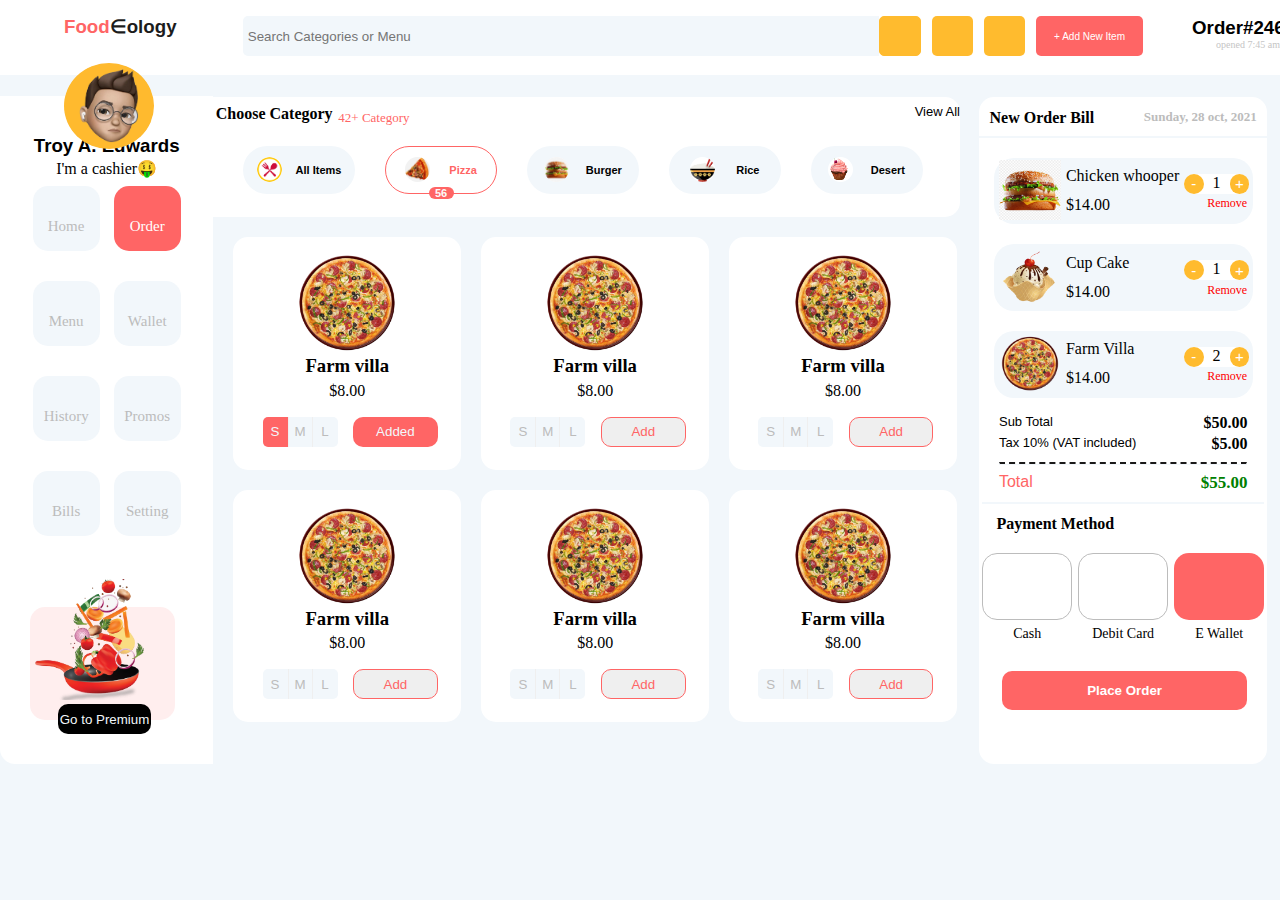
==== Grid Project.html @ 2f77a2e8 "Adding files" ====
<!DOCTYPE html>
<html lang="en">

<head>
    <meta charset="UTF-8">
    <meta http-equiv="X-UA-Compatible" content="IE=edge">
    <meta name="viewport" content="width=device-width, initial-scale=1.0">
    <link rel="stylesheet" href="grid-design.css">
    <link rel="stylesheet" href="https://cdnjs.cloudflare.com/ajax/libs/font-awesome/6.1.2/css/all.min.css" integrity="sha512-1sCRPdkRXhBV2PBLUdRb4tMg1w2YPf37qatUFeS7zlBy7jJI8Lf4VHwWfZZfpXtYSLy85pkm9GaYVYMfw5BC1A==" crossorigin="anonymous" referrerpolicy="no-referrer"
    />
    <title>Document</title>
</head>

<body>
    <main>
        <div class="header">

            <div class="wrap">
                <h3 class="name">
                    <span style="color: rgba(255,101,101,255);">Food</span><span style="color:rgba(28,28,28,255) ;">∈ology</span></h3>
                <div class="search">

                    <input type="text" class="searchTerm" placeholder="Search Categories or Menu">
                    <button type="submit" class="searchButton">
                     <i class="fa fa-search"></i>
                    
                     <button type="submit" class="qrbutton">
                        <i class="fa fa-qrcode"></i></button>
                    <button type="submit" class="bellbutton">
                    <i class="fa fa-bell"></i></button>
                    </button>
                    <button type="submit" class="add-btn">+ Add New Item</button>
                    </button>
                    <div class="ordertime">
                        <h3 class="orderno">Order#246</h3>
                        <p class="opentime">opened 7:45 am</p>
                    </div>
                </div>
            </div>
        </div>
        <div class="menu"> <img class="img-circle-div" src="profile.jpg">
            <h3 class="cashiername">Troy A. Edwards</h3>
            <p class="cashier">I'm a cashier🤑</p>
            <div class="left-small-cards">
                <div class="smallcards">
                    <button type="submit" class="homebtn">
                    <i class="fa fa-home"></i></button>
                    </button>
                    <p class="smalltxt">Home</p>
                </div>
                <div class="smallcards orderbtn">
                    <button type="submit" class="homebtn orderbtn">
                    <i class="fa fa-shopping-bag"></i></button>
                    </button>
                    <p class="smalltxt orderbtn">Order</p>
                </div>
                <div class="smallcards">
                    <button type="submit" class="homebtn">
                    <i class="fa fa-utensils"></i></button>
                    </button>
                    <p class="smalltxt">Menu</p>
                </div>
                <div class="smallcards">
                    <button type="submit" class="homebtn">
                    <i class="fa fa-wallet"></i></button>
                    </button>
                    <p class="smalltxt">Wallet</p>
                </div>
                <div class="smallcards">
                    <button type="submit" class="homebtn">
                    <i class="fa fa-history"></i></button>
                    </button>
                    <p class="smalltxt">History</p>
                </div>
                <div class="smallcards">
                    <button type="submit" class="homebtn">
                    <i class="fa fa-tag"></i></button>
                    </button>
                    <p class="smalltxt">Promos</p>
                </div>
                <div class="smallcards">
                    <button type="submit" class="homebtn">
                    <i class="fa fa-money-bill-1-wave"></i></button>
                    </button>
                    <p class="smalltxt">Bills</p>
                </div>
                <div class="smallcards">
                    <button type="submit" class="homebtn">
                    <i class="fa fa-gear"></i></button>
                    </button>
                    <p class="smalltxt">Setting</p>

                </div>
            </div>
            <div class="foodcook">
                <section class="display"></section>
                <img class="cook" src="cook2.png">

                <button class="premium">Go to Premium</button>
            </div>
        </div>
        </div>
        <div class="nav">
            <div class="catalog">
                <div class="categ">
                    <p class="category">Choose Category</p>
                </div>
                <div class="categ1">
                    <p class="category-plus">42+ Category</p>
                    <p class="view-all">View All</p>
                </div>
            </div>
            <div class="catalog1">
                <button class="all-items"><img  class="main-img-small" src="fork.png" alt="cutlery"> All Items</button>
                <button class="all-items pizza-border"><img  class="main-img-small" src="pizza-slice.png" alt="cutlery">Pizza<p class="pizza-number">56</p></button>
                <button class="all-items"><img  class="main-img-small" src="burger.png" alt="cutlery">Burger</button>
                <button class="all-items"><img  class="main-img-small" src="rice.png" alt="cutlery">Rice</button>
                <button class="all-items"><img  class="main-img-small" src="dessert.png" alt="cutlery">Desert</button>


            </div>
        </div>
        <div class="center">
            <div class="column">
                <div class="cards">

                    <div class="card-align">
                        <img class="full-width-img" src="pizza2.png">
                        <h3 class="pizza-name">Farm villa</h3>
                        <p class="pizza-price">$8.00</p>

                        <div class="sizes">
                            <div class="pizzasizes">
                                <button class="pizza-dsizes">S</button>
                                <button class="pizza-msizes">M</button>
                                <button class="pizza-lsizes">L</button>
                            </div>
                            <button class="addedbtn">Added</button>
                        </div>
                    </div>
                </div>
            </div>
            <div class="column">
                <div class="cards">

                    <div class="card-align">
                        <img class="full-width-img" src="pizza2.png">
                        <h3 class="pizza-name">Farm villa</h3>
                        <p class="pizza-price">$8.00</p>

                        <div class="sizes">
                            <div class="pizzasizes">
                                <button class="pizza-sizes">S</button>
                                <button class="pizza-msizes">M</button>
                                <button class="pizza-lsizes">L</button>
                            </div>
                            <button class="addbtn">Add</button>
                        </div>
                    </div>
                </div>
            </div>
            <div class="column">
                <div class="cards">

                    <div class="card-align">
                        <img class="full-width-img" src="pizza2.png">
                        <h3 class="pizza-name">Farm villa</h3>
                        <p class="pizza-price">$8.00</p>

                        <div class="sizes">
                            <div class="pizzasizes">
                                <button class="pizza-sizes">S</button>
                                <button class="pizza-msizes">M</button>
                                <button class="pizza-lsizes">L</button>
                            </div>
                            <button class="addbtn">Add</button>
                        </div>
                    </div>
                </div>
            </div>
            <div class="column">
                <div class="cards">

                    <div class="card-align">
                        <img class="full-width-img" src="pizza2.png">
                        <h3 class="pizza-name">Farm villa</h3>
                        <p class="pizza-price">$8.00</p>

                        <div class="sizes">
                            <div class="pizzasizes">
                                <button class="pizza-sizes">S</button>
                                <button class="pizza-msizes">M</button>
                                <button class="pizza-lsizes">L</button>
                            </div>
                            <button class="addbtn">Add</button>
                        </div>
                    </div>
                </div>
            </div>
            <div class="column">
                <div class="cards">

                    <div class="card-align">
                        <img class="full-width-img" src="pizza2.png">
                        <h3 class="pizza-name">Farm villa</h3>
                        <p class="pizza-price">$8.00</p>

                        <div class="sizes">
                            <div class="pizzasizes">
                                <button class="pizza-sizes">S</button>
                                <button class="pizza-msizes">M</button>
                                <button class="pizza-lsizes">L</button>
                            </div>
                            <button class="addbtn">Add</button>
                        </div>
                    </div>
                </div>
            </div>
            <div class="column">
                <div class="cards">

                    <div class="card-align">
                        <img class="full-width-img" src="pizza2.png">
                        <h3 class="pizza-name">Farm villa</h3>
                        <p class="pizza-price">$8.00</p>

                        <div class="sizes">
                            <div class="pizzasizes">
                                <button class="pizza-sizes">S</button>
                                <button class="pizza-msizes">M</button>
                                <button class="pizza-lsizes">L</button>
                            </div>
                            <button class="addbtn">Add</button>
                        </div>
                    </div>
                </div>
            </div>
        </div>
        <div class="right">
            <div class="orderbill">New Order Bill<span class="day-time">Sunday, 28 oct, 2021</span></div>
            <hr>
            <div class="righttile">
                <img class="rightimg" src="burger.png">
                <div class="aligntxt">
                    <p class="rightimgname">Chicken whooper</p>
                    <div class="no">
                        <button class="quantity">-</button><span>1</span>
                        <button class="quantity">+</button>
                    </div>

                </div>
                <p class="price">$14.00 <span class="remove">Remove</span></p>

            </div>
            <div class="righttile">
                <img class="rightimg" src="cupcake.png">
                <div class="aligntxt">
                    <p class="rightimgname">Cup Cake</p>
                    <div class="no">
                        <button class="quantity">-</button><span>1</span>
                        <button class="quantity">+</button>
                    </div>
                </div>
                <p class="price">$14.00 <span class="remove">Remove</span></p>
            </div>
            <div class="righttile">
                <img class="rightimg" src="pizza2.png">
                <div class="aligntxt">
                    <p class="rightimgname">Farm Villa</p>
                    <div class="no">
                        <button class="quantity">-</button><span>2</span>
                        <button class="quantity">+</button>
                    </div>
                </div>
                <p class="price">$14.00 <span class="remove">Remove</span></p>
            </div>
            <div class="totaling">
                <p class="sub-total">Sub Total
                    <b class="price-bold">$50.00</b>
                </p>
                <p class="tax">Tax 10% (VAT included)
                    <b class="price-bold">$5.00</b>
                </p>
                <hr class="dash">
                <p class="total">Total
                    <b class="total-price">$55.00</b>
                </p>
                <hr>
            </div>

            <b class="payment-method">Payment Method</b>
            <div class="right-flex-cards">
                <div class="rightsmallcards">
                    <button type="submit" class="cashbtn">
                <i class="fa fa-circle-dollar-to-slot"></i></button>
                    </button>
                    <b class="cash">Cash</b>

                </div>
                <div class="rightsmallcards">
                    <button type="submit" class="cashbtn">
                <i class="fa fa-credit-card"></i></button>
                    </button>
                    <b class="debit-card">Debit Card</b>
                </div>
                <div class="rightsmallcards">
                    <button type="submit" class="cashbtn  ewallet">
                <i class="fa fa-qrcode"></i></button>
                    </button>
                    <b class="e-wallet">E Wallet</b>
                </div>




            </div>
            <button class="place-order">Place Order</button>
        </div>
    </main>
</body>

</html>
---- grid-design.css ----
* {
    margin: 0;
    padding: 0;
    box-sizing: border-box;
}

body {
    background-color: #f2f7fb;
}

main {
    display: grid;
    grid-template-columns: repeat(12, 1fr);
    grid-template-rows: 75px 142px 100px 200px 150px 97px;
}

.header {
    background-color: rgb(255, 255, 255);
    grid-column: 1/13;
}

.name {
    font-family: 'Segoe UI', Tahoma, Geneva, Verdana, sans-serif;
    margin-left: 5%;
}

.searchTerm {
    width: 59%;
    border: none;
    border-right: none;
    padding: 5px;
    height: 40px;
    margin-left: 6%;
    margin-bottom: 4px;
    border-radius: 5px 0 0 5px;
    background-color: rgba(242, 247, 251, 255);
    outline: none;
}

.searchTerm:focus {
    color: orange;
}

.searchButton {
    width: 42px;
    height: 40px;
    border: 1px solid rgba(255, 187, 46, 255);
    text-align: center;
    color: #fff;
    background-color: rgba(255, 187, 46, 255);
    border-radius: 5px 5px 5px 5px;
    cursor: pointer;
    font-size: 20px;
}

.wrap {
    position: relative;
    display: flex;
    top: 51%;
    left: 50%;
    transform: translate(-50%, -50%);
}

.qrbutton {
    height: 40px;
    float: left;
    font-size: 20px;
    display: block;
    background-color: rgba(255, 187, 46, 255);
    border: none;
    cursor: pointer;
    margin-left: 1%;
    color: white;
    position: relative;
    border-radius: 5px 5px 5px 5px;
    width: 42px;
}

.add-btn {
    height: 40px;
    float: left;
    font-size: 10px;
    display: block;
    background-color: #ff6565;
    border: none;
    cursor: pointer;
    color: white;
    margin-left: 1%;
    position: relative;
    border-radius: 5px 5px 5px 5px;
    width: 110px;
}

.orderno {
    font-family: 'Franklin Gothic Medium', 'Arial Narrow', Arial, sans-serif;
    text-align: right;
    margin-top: 1%;
    margin-left: 5%;
    margin-bottom: 0%;
}

.opentime {
    margin-top: 0%;
    text-align: right;
    font-size: 10px;
    margin-left: 5%;
    color: #c5c5c5;
}

.search {
    width: 88%;
    position: relative;
    display: flex;
    height: 50%;
    background-color: rgb(255 255 255);
    border-top-left-radius: 10px;
    border-bottom-left-radius: 10px;
}

.bellbutton {
    height: 40px;
    float: left;
    font-size: 20px;
    display: block;
    background-color: rgba(255, 187, 46, 255);
    border: none;
    cursor: pointer;
    color: white;
    margin-left: 1%;
    position: relative;
    border-radius: 5px 5px 5px 5px;
    width: 42px;
}

.ordertime {
    display: flex;
    flex-direction: column;
    margin-left: 4%;
}

.menu {
    background-color: rgb(255, 255, 255);
    grid-row: 2/7;
    grid-column: 1/3;
    margin-top: 10%;
    border-bottom-left-radius: 15px;
}

.img-circle-div {
    width: 90px;
    height: 86px;
    border-radius: 50%;
    background-image: url(profile.jpg);
    background-repeat: no-repeat;
    position: absolute;
    top: 7%;
    left: 5%;
}

.cashiername {
    font-family: 'Franklin Gothic Medium', 'Arial Narrow', Arial, sans-serif;
    text-align: center;
    margin-bottom: 1%;
    margin-top: 18%;
}

.cashier {
    text-align: center;
    margin-top: 0%;
}

.smallcards {
    height: 65px;
    width: 67px;
    float: left;
    cursor: pointer;
    align-content: center;
    margin-bottom: 30px;
    border-radius: 15px 15px 15px 15px;
    background-color: #f2f7fb;
}

.orderbtn {
    background-color: #ff6565 !important;
    color: white !important;
}

.homebtn {
    color: #bcbcbc;
    border: none;
    background-color: #f2f7fb;
    font-size: 20px;
    display: block;
    margin-top: 15px;
    margin-left: auto;
    margin-right: auto;
}

.foodcook {
    display: flex;
    flex-direction: column;
}

.cook {
    height: 121px;
    width: 56%;
    margin-left: 15%;
    margin-top: -66%;
    margin-bottom: -30%;
}

.display {
    background-color: #ffeeee;
    border-radius: 15px;
    height: 113px;
    margin-top: 15%;
    width: 68%;
    margin-left: 14%;
}

.premium {
    border: none;
    margin-left: 27%;
    background-color: black;
    color: #f2f7fb;
    border-radius: 10px 10px 10px 10px;
    height: 30px;
    margin-top: 32%;
    cursor: pointer;
    width: 44%;
}

.left-small-cards {
    display: flex;
    justify-content: space-around;
    padding: 4% 12%;
    flex-wrap: wrap;
}

.smalltxt {
    color: black;
    margin-top: 0%;
    text-align: center;
    display: block;
    color: #bcbcbc;
    font-size: 15px;
}

.nav {
    background-color: rgb(255, 255, 255);
    grid-column: 3/10;
    margin-top: 3%;
    border-top-right-radius: 15px;
    border-bottom-right-radius: 15px;
}

.catalog {
    display: inline-flex;
    height: 28%;
    width: 100%;
}

.catalog1 {
    display: inline-flex;
    width: 100%;
    margin-top: 2%;
    height: 40%;
}

.categ {
    display: flex;
}

.categ1 {
    display: flex;
    width: 100%;
    justify-content: space-between;
}

.category {
    font-weight: bold;
    margin-left: 2%;
    width: 120px;
    margin-top: 6%;
}

.main-shape {
    display: flex;
}

.main-img-small {
    height: 25px;
    width: 25px;
    border-radius: 50%;
    float: left;
    background-color: white;
}

.category-plus {
    color: #ff6565;
    margin-left: 5px;
    margin-top: 13px;
    font-size: 13px;
}

.view-all {
    font-family: 'Gill Sans', 'Gill Sans MT', Calibri, 'Trebuchet MS', sans-serif;
    margin-top: 1%;
    font-size: 13px;
}

.all-items {
    border: none;
    background-color: #f2f7fb;
    height: 100%;
    float: left;
    color: black;
    font-weight: 550;
    display: flex;
    align-items: center;
    cursor: pointer;
    justify-content: space-evenly;
    width: 15%;
    border-radius: 25px;
    margin-left: 4%;
    font-size: 11px;
    margin-top: 0%;
    margin-bottom: 0%;
}

.pizza-border {
    border: 1px solid #ff6565 !important;
    background-color: white;
    color: #ff6565;
}

.pizza-number {
    background-color: #ff6565;
    color: rgb(252, 249, 249);
    border-radius: 15px;
    width: 25px;
    position: absolute;
    margin-top: 47px;
}

.center {
    background-color: #f2f7fb;
    grid-column: 3/10;
    grid-row: 3/7;
}

.sizes {
    display: flex;
    margin-bottom: 15px;
}

.column {
    float: left;
    width: 33.2%;
    padding: 20px 0px 0px 20px;
}

.cards {
    background-color: rgba(255, 255, 255, 255);
    border-top-left-radius: 15px;
    border-bottom-left-radius: 15px;
    border-bottom-right-radius: 15px;
    border-top-right-radius: 15px;
}

.card-align {
    display: flex;
    padding: 8px;
    flex-direction: column;
}

.full-width-img {
    width: 50%;
    text-align: center;
    margin-left: auto;
    margin-top: 2%;
    margin-right: auto;
    display: block;
}

.pizzasizes {
    display: flex;
    width: auto;
    height: 30px;
    margin-left: 18%;
    margin-top: 8%;
    margin-left: 10%;
    float: left;
    border: none;
    border-color: none;
    margin-right: auto;
    border-top-left-radius: 5px;
    border-bottom-left-radius: 5px;
    border-top-right-radius: 5px;
    border-bottom-right-radius: 5px;
}

.pizza-dsizes {
    background-color: #ff6565;
    border: none;
    cursor: pointer;
    width: 25px;
    color: #f2f7fb;
    border-top-left-radius: 5px;
    border-bottom-left-radius: 5px;
}

.pizza-sizes {
    background-color: #f2f7fb;
    border: none;
    color: #bcbcbc;
    width: 25px;
    cursor: pointer;
    border-top-left-radius: 5px;
    border-bottom-left-radius: 5px;
}

.pizza-msizes {
    border: 1px solid #efefef;
    border-top: none;
    border-bottom: none;
    width: 25px;
    color: #bcbcbc;
    cursor: pointer;
    background-color: #f2f7fb;
}

.pizza-lsizes {
    border: none;
    width: 25px;
    background-color: #f2f7fb;
    cursor: pointer;
    color: #bcbcbc;
    border-top-right-radius: 5px;
    border-bottom-right-radius: 5px;
}

.pizza-name {
    text-align: center;
    height: 18px;
    margin-top: 0%;
}

.pizza-price {
    text-align: center;
    margin-top: 4%;
}

.smalltxt {
    color: black;
    margin-top: 0%;
    text-align: center;
    display: block;
    color: #bcbcbc;
    font-size: 15px;
}

.addedbtn {
    float: left;
    display: block;
    width: 40%;
    background-color: #ff6565;
    color: #f2f7fb;
    cursor: pointer;
    border: none;
    margin-top: 8%;
    height: 30px;
    border-radius: 10px 10px 10px 10px;
    margin-right: auto;
}

.addbtn {
    float: left;
    margin-top: 8%;
    display: block;
    width: 40%;
    color: #ff6565;
    cursor: pointer;
    height: 30px;
    border: 1px solid #ff6565;
    border-radius: 10px 10px 10px 10px;
    margin-right: auto;
}

.day-time {
    color: #bcbcbc;
    font-size: 13px;
    margin-left: 10%;
}

.orderbill {
    margin-top: 4%;
    display: flex;
    font-weight: bold;
    justify-content: space-around;
}

hr {
    border: 1px solid #f2f7fb;
    width: 100%;
    margin-top: 3%;
}

.righttile {
    height: 10%;
    width: 90%;
    margin-top: 20px;
    margin-left: 5%;
    border: none;
    background-color: #f2f7fb;
    border-radius: 20px;
}

.rightimg {
    width: 62px;
    margin-top: 1%;
    margin-left: 2%;
    margin-right: 2%;
    height: 60px;
    float: left;
    display: block;
}

.rightimgname {
    float: left;
    margin-bottom: 0%;
    display: flex;
    margin-top: 5%;
}

.aligntxt {
    display: flex;
    justify-content: space-between;
    margin-bottom: 0%;
}

.no {
    background-color: white;
    border-radius: 15px;
    margin-top: 16px;
    height: 20px;
    width: 65px;
    display: flex;
    margin-right: 2%;
    justify-content: inherit;
}

.quantity {
    border: none;
    color: white;
    display: block;
    float: left;
    font-size: 15px;
    width: 30%;
    cursor: pointer;
    border-radius: 15px;
    background-color: #ffbb2e;
}

.price {
    margin-top: 1%;
    display: flex;
    justify-content: space-between;
}

.remove {
    color: red;
    font-size: 12px;
    margin-right: 3%;
}

.totaling {
    padding: 0% 1%;
}

.sub-total {
    display: flex;
    justify-content: space-between;
    margin-left: 6%;
    margin-right: 6%;
    margin-top: 6%;
    font-size: 13px;
    font-family: sans-serif;
}

.tax {
    display: flex;
    justify-content: space-between;
    margin-left: 6%;
    margin-top: 1%;
    margin-right: 6%;
    font-family: sans-serif;
    font-size: 13px;
}

.price-bold {
    font-size: 16px;
    font-family: auto;
}

.dash {
    border-top: 2px dashed #1a1919;
    height: 1px;
    margin-left: 6%;
    width: 88%;
}

.total {
    display: flex;
    justify-content: space-between;
    margin-left: 6%;
    margin-right: 6%;
    margin-top: 3%;
    color: #ff6565;
    font-size: 16px;
    font-family: sans-serif;
    margin-bottom: 0%;
}

.total-price {
    font-size: 17px;
    font-family: auto;
    color: green;
}

.payment-method {
    margin-left: 6%;
    margin-top: 2%;
    float: left;
    padding: 2% 0%;
}

.right-flex-cards {
    display: flex;
    flex-wrap: wrap;
    justify-content: space-around;
    width: 100%;
}

.rightsmallcards {
    height: 95px;
    cursor: pointer;
    display: flex;
    flex-direction: column;
    margin-top: 5%;
    border-radius: 15px 15px 15px 15px;
}

.cashbtn {
    color: #bcbcbc;
    border: 1px solid #bcbcbc;
    background-color: #ffffff;
    font-size: 26px;
    display: block;
    width: 90px;
    cursor: pointer;
    height: 92%;
    border-radius: 15px;
}

.ewallet {
    color: #fff !important;
    border: none !important;
    background-color: #ff6565 !important;
}

.place-order {
    background-color: #ff6565;
    border: none;
    border-radius: 10px;
    padding: 12px;
    color: white;
    font-weight: bold;
    cursor: pointer;
    width: 85%;
    margin-left: 8%;
    margin-top: 8%;
}

.cash {
    text-align: center;
    padding: 6px 0px;
    font-size: 14px;
    width: 100%;
    font-weight: lighter;
}

.debit-card {
    text-align: center;
    font-size: 14px;
    width: 100%;
    padding: 6px 0px;
    font-weight: lighter;
}

.e-wallet {
    text-align: center;
    font-size: 14px;
    font-weight: lighter;
    width: 100%;
    padding: 6px 0px;
}

.right {
    background-color: rgb(255, 255, 255);
    grid-column: 10/13;
    display: flex;
    flex-direction: column;
    grid-row: 2/7;
    margin-top: 7%;
    margin-left: 6%;
    margin-right: 4%;
    border-top-right-radius: 15px;
    border-bottom-right-radius: 15px;
    border-bottom-left-radius: 15px;
    border-top-left-radius: 15px;
}

@media screen and (max-width: 376px) {
    .searchTerm {
        display: none;
    }
    .name {
        margin-left: 1%;
        margin-right: 1%;
        margin-top: 1%;
    }
    .ordertime {
        display: none;
    }
    .img-circle-div {
        width: 65px;
        height: 65px;
        border-radius: 50%;
        background-image: url(profile.jpg);
        background-repeat: no-repeat;
        position: absolute;
        top: 8%;
        left: 6%;
    }
    .menu {
        background-color: rgb(255, 255, 255);
        grid-row: 2/5;
        grid-column: 1/13;
        margin-top: 4%;
        border-bottom-left-radius: 15px;
    }
    .left-small-cards {
        flex-flow: row;
        justify-content: space-between;
        padding: 2% 0%;
        margin-left: 0% !important;
        overflow: scroll;
    }
    .cashiername {
        margin-top: 2%;
    }
    .smallcards {
        margin-bottom: 10px;
        margin-left: 17px;
        padding: 0px 16px 14px 16px;
    }
    .display {
        display: none;
    }
    .cook {
        display: none;
    }
    .premium {
        display: none;
    }
    main {
        display: grid;
        grid-template-columns: repeat(12, 1fr);
        grid-template-rows: 75px 48px 82px 24px 110px 270px 640px;
    }
    .searchButton {
        width: 15%;
        margin-left: 2%;
    }
    .add-btn {
        width: 40%;
        margin-left: 6%;
    }
    .qrbutton {
        width: 15%;
    }
    .bellbutton {
        width: 15%;
    }
    .nav {
        grid-column: 1/13;
    }
    .catalog {
        display: flex;
        justify-content: space-between;
        height: 29%;
    }
    .view-all {
        margin-left: 0%;
        margin-top: 2%;
        padding: 0px 5px 0px 0px;
    }
    .category-plus {
        margin-left: 0%;
        margin-top: 8px;
    }
    .category {
        margin-left: 1%;
    }
    .catalog1 {
        margin-top: 3%;
        overflow: scroll;
        height: 55%;
    }
    .all-items {
        border: none;
        background-color: #f2f7fb;
        height: 85%;
        padding: 4% 11% 4% 12%;
        float: left;
        color: black;
        font-weight: 550;
        display: flex;
        align-items: center;
        cursor: pointer;
        justify-content: space-evenly;
        width: 15%;
        border-radius: 25px;
        margin-left: 4%;
        font-size: 11px;
        margin-top: 0%;
        margin-bottom: 0%;
    }
    .pizza-number {
        display: none;
    }
    .smallcards {
        height: 58px;
        margin-top: 1%;
    }
    .smalltxt {
        font-size: 12px;
    }
    .center {
        display: flex;
        flex-wrap: wrap;
        background-color: #f2f7fb;
        grid-column: 1/13;
        overflow-x: scroll;
        grid-row: 6/6;
    }
    .column {
        padding: 20px 10px 0px 10px;
        width: 100%;
    }
    .pizzasizes {
        margin-top: 4%;
    }
    .addedbtn {
        margin-top: 4%;
    }
    .addbtn {
        margin-top: 4%;
    }
    .right {
        background-color: rgb(255, 255, 255);
        grid-column: 1/13;
        display: flex;
        flex-direction: column;
        grid-row: 7/7;
        margin-top: 1%;
        margin-left: 1%;
        height: 100%;
        margin-right: 1%;
        border-top-right-radius: 15px;
        border-bottom-right-radius: 15px;
        border-bottom-left-radius: 15px;
        border-top-left-radius: 15px;
    }
    .rightimg {
        border-radius: 15px;
    }
    .place-order {
        margin-bottom: 1%;
        margin-top: 2%;
    }
}

@media only screen and (max-width: 767px)and (min-width:377px) {
    .img-circle-div {
        width: 66px;
        height: 66px;
        top: 7%;
        left: 4%;
    }
    .name {
        margin-left: 2%;
    }
    .column {
        width: 49.9%;
    }
    .right {
        grid-column: 1/13;
        grid-row: 7/7;
    }
    .menu {
        grid-column: 1/4;
    }
    .nav {
        grid-column: 4/13;
    }
    .opentime {
        margin-left: 0%;
    }
    .center {
        grid-column: 4/13;
        overflow-y: scroll;
    }
}
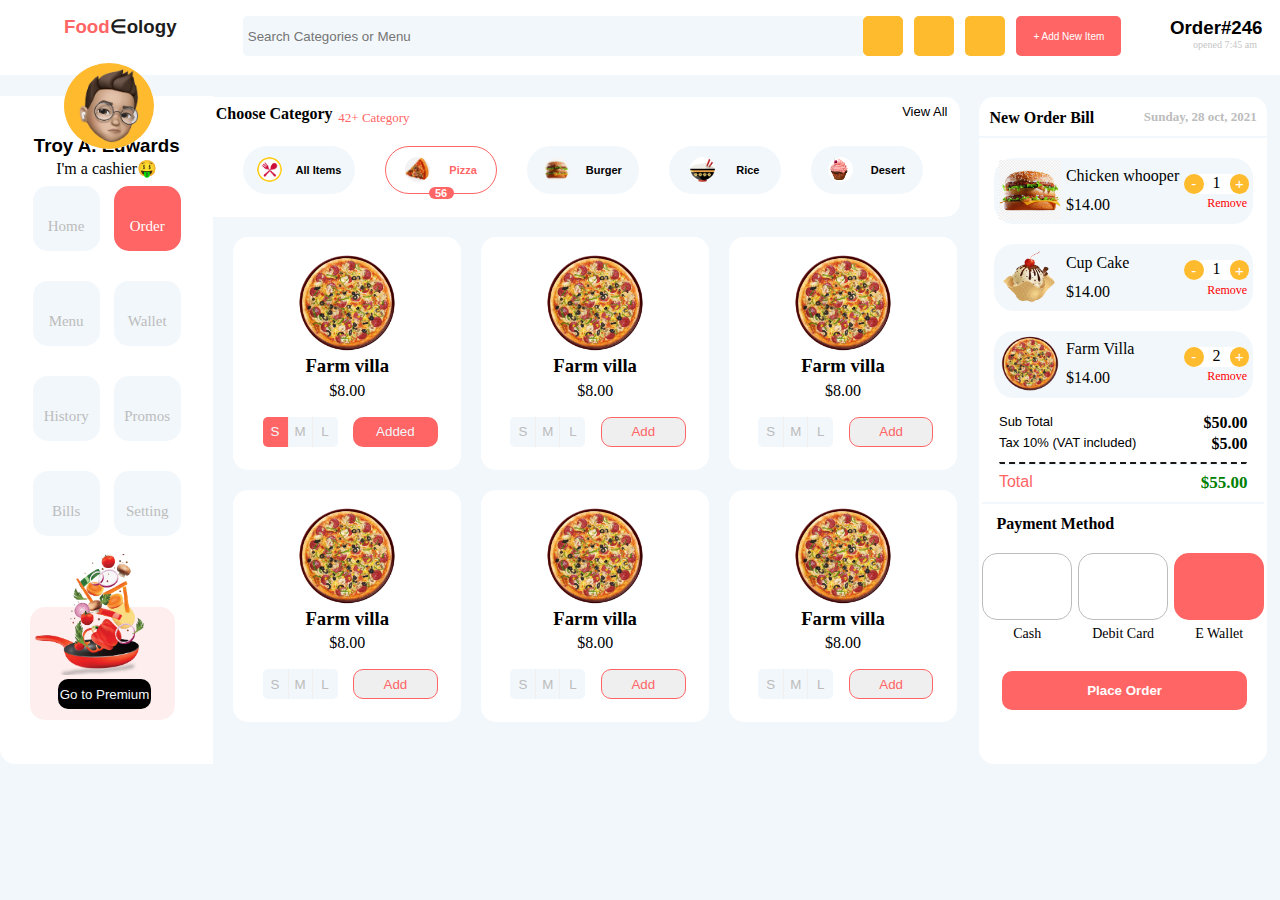
==== commit 9312356b: "Changes in Website Responsiveness" ====
--- a/Grid Project.html
+++ b/Grid Project.html
@@ -13,6 +13,7 @@
 
 <body>
     <main>
+        <!----------------------------------------------------HEADER-------------------------------------------------------------------------->
         <div class="header">
 
             <div class="wrap">
@@ -21,13 +22,9 @@
                 <div class="search">
 
                     <input type="text" class="searchTerm" placeholder="Search Categories or Menu">
-                    <button type="submit" class="searchButton">
-                     <i class="fa fa-search"></i>
-                    
-                     <button type="submit" class="qrbutton">
-                        <i class="fa fa-qrcode"></i></button>
-                    <button type="submit" class="bellbutton">
-                    <i class="fa fa-bell"></i></button>
+                    <button type="submit" class="searchButton"><i class="fa fa-search"></i>
+                     <button type="submit" class="qrbutton"><i class="fa fa-qrcode"></i></button>
+                    <button type="submit" class="bellbutton"><i class="fa fa-bell"></i></button>
                     </button>
                     <button type="submit" class="add-btn">+ Add New Item</button>
                     </button>
@@ -38,68 +35,59 @@
                 </div>
             </div>
         </div>
-        <div class="menu"> <img class="img-circle-div" src="profile.jpg">
+        <!---------------------------------------Header-END---------------------------------------------------------------------------------->
+        <!-----------------------------------------------------Menu-------------------------------------------------------------------------->
+        <div class="menu">
+            <img class="img-circle-div" src="profile.jpg">
             <h3 class="cashiername">Troy A. Edwards</h3>
             <p class="cashier">I'm a cashier🤑</p>
             <div class="left-small-cards">
                 <div class="smallcards">
-                    <button type="submit" class="homebtn">
-                    <i class="fa fa-home"></i></button>
-                    </button>
+                    <button type="submit" class="homebtn"><i class="fa fa-home"></i></button>
                     <p class="smalltxt">Home</p>
                 </div>
                 <div class="smallcards orderbtn">
-                    <button type="submit" class="homebtn orderbtn">
-                    <i class="fa fa-shopping-bag"></i></button>
-                    </button>
+                    <button type="submit" class="homebtn orderbtn"><i class="fa fa-shopping-bag"></i></button>
                     <p class="smalltxt orderbtn">Order</p>
                 </div>
                 <div class="smallcards">
-                    <button type="submit" class="homebtn">
-                    <i class="fa fa-utensils"></i></button>
-                    </button>
+                    <button type="submit" class="homebtn"><i class="fa fa-utensils"></i></button>
                     <p class="smalltxt">Menu</p>
                 </div>
                 <div class="smallcards">
                     <button type="submit" class="homebtn">
                     <i class="fa fa-wallet"></i></button>
-                    </button>
                     <p class="smalltxt">Wallet</p>
                 </div>
                 <div class="smallcards">
                     <button type="submit" class="homebtn">
                     <i class="fa fa-history"></i></button>
-                    </button>
                     <p class="smalltxt">History</p>
                 </div>
                 <div class="smallcards">
                     <button type="submit" class="homebtn">
                     <i class="fa fa-tag"></i></button>
-                    </button>
                     <p class="smalltxt">Promos</p>
                 </div>
                 <div class="smallcards">
                     <button type="submit" class="homebtn">
                     <i class="fa fa-money-bill-1-wave"></i></button>
-                    </button>
                     <p class="smalltxt">Bills</p>
                 </div>
                 <div class="smallcards">
                     <button type="submit" class="homebtn">
                     <i class="fa fa-gear"></i></button>
-                    </button>
                     <p class="smalltxt">Setting</p>
-
                 </div>
             </div>
             <div class="foodcook">
                 <section class="display"></section>
                 <img class="cook" src="cook2.png">
-
                 <button class="premium">Go to Premium</button>
             </div>
         </div>
-        </div>
+        <!--------------------------------------Menu-END---------------------------------------------------------------------------------------->
+        <!-------------------------------------------------------Nav---------------------------------------------------------------------------->
         <div class="nav">
             <div class="catalog">
                 <div class="categ">
@@ -120,6 +108,8 @@
 
             </div>
         </div>
+        <!---------------------------------------Nav-END----------------------------------------------------------------------------------------->
+        <!-------------------------------------------------------Center-------------------------------------------------------------------------->
         <div class="center">
             <div class="column">
                 <div class="cards">
@@ -236,6 +226,8 @@
                 </div>
             </div>
         </div>
+        <!--------------------------------------Center-END-------------------------------------------------------------------------------------->
+        <!-------------------------------------------------------Right--------------------------------------------------------------------------->
         <div class="right">
             <div class="orderbill">New Order Bill<span class="day-time">Sunday, 28 oct, 2021</span></div>
             <hr>
@@ -316,6 +308,7 @@
             </div>
             <button class="place-order">Place Order</button>
         </div>
+        <!---------------------------------------Right-END-------------------------------------------------------------------------------------->
     </main>
 </body>
 
--- a/grid-design.css
+++ b/grid-design.css
@@ -1,925 +1,1256 @@
-* {
-    margin: 0;
-    padding: 0;
-    box-sizing: border-box;
-}
-
-body {
-    background-color: #f2f7fb;
-}
-
-main {
-    display: grid;
-    grid-template-columns: repeat(12, 1fr);
-    grid-template-rows: 75px 142px 100px 200px 150px 97px;
-}
-
-.header {
-    background-color: rgb(255, 255, 255);
-    grid-column: 1/13;
-}
-
-.name {
-    font-family: 'Segoe UI', Tahoma, Geneva, Verdana, sans-serif;
-    margin-left: 5%;
-}
-
-.searchTerm {
-    width: 59%;
-    border: none;
-    border-right: none;
-    padding: 5px;
-    height: 40px;
-    margin-left: 6%;
-    margin-bottom: 4px;
-    border-radius: 5px 0 0 5px;
-    background-color: rgba(242, 247, 251, 255);
-    outline: none;
-}
-
-.searchTerm:focus {
-    color: orange;
-}
-
-.searchButton {
-    width: 42px;
-    height: 40px;
-    border: 1px solid rgba(255, 187, 46, 255);
-    text-align: center;
-    color: #fff;
-    background-color: rgba(255, 187, 46, 255);
-    border-radius: 5px 5px 5px 5px;
-    cursor: pointer;
-    font-size: 20px;
-}
-
-.wrap {
-    position: relative;
-    display: flex;
-    top: 51%;
-    left: 50%;
-    transform: translate(-50%, -50%);
-}
-
-.qrbutton {
-    height: 40px;
-    float: left;
-    font-size: 20px;
-    display: block;
-    background-color: rgba(255, 187, 46, 255);
-    border: none;
-    cursor: pointer;
-    margin-left: 1%;
-    color: white;
-    position: relative;
-    border-radius: 5px 5px 5px 5px;
-    width: 42px;
-}
-
-.add-btn {
-    height: 40px;
-    float: left;
-    font-size: 10px;
-    display: block;
-    background-color: #ff6565;
-    border: none;
-    cursor: pointer;
-    color: white;
-    margin-left: 1%;
-    position: relative;
-    border-radius: 5px 5px 5px 5px;
-    width: 110px;
-}
-
-.orderno {
-    font-family: 'Franklin Gothic Medium', 'Arial Narrow', Arial, sans-serif;
-    text-align: right;
-    margin-top: 1%;
-    margin-left: 5%;
-    margin-bottom: 0%;
-}
-
-.opentime {
-    margin-top: 0%;
-    text-align: right;
-    font-size: 10px;
-    margin-left: 5%;
-    color: #c5c5c5;
-}
-
-.search {
-    width: 88%;
-    position: relative;
-    display: flex;
-    height: 50%;
-    background-color: rgb(255 255 255);
-    border-top-left-radius: 10px;
-    border-bottom-left-radius: 10px;
-}
-
-.bellbutton {
-    height: 40px;
-    float: left;
-    font-size: 20px;
-    display: block;
-    background-color: rgba(255, 187, 46, 255);
-    border: none;
-    cursor: pointer;
-    color: white;
-    margin-left: 1%;
-    position: relative;
-    border-radius: 5px 5px 5px 5px;
-    width: 42px;
-}
-
-.ordertime {
-    display: flex;
-    flex-direction: column;
-    margin-left: 4%;
-}
-
-.menu {
-    background-color: rgb(255, 255, 255);
-    grid-row: 2/7;
-    grid-column: 1/3;
-    margin-top: 10%;
-    border-bottom-left-radius: 15px;
-}
-
-.img-circle-div {
-    width: 90px;
-    height: 86px;
-    border-radius: 50%;
-    background-image: url(profile.jpg);
-    background-repeat: no-repeat;
-    position: absolute;
-    top: 7%;
-    left: 5%;
-}
-
-.cashiername {
-    font-family: 'Franklin Gothic Medium', 'Arial Narrow', Arial, sans-serif;
-    text-align: center;
-    margin-bottom: 1%;
-    margin-top: 18%;
-}
-
-.cashier {
-    text-align: center;
-    margin-top: 0%;
-}
-
-.smallcards {
-    height: 65px;
-    width: 67px;
-    float: left;
-    cursor: pointer;
-    align-content: center;
-    margin-bottom: 30px;
-    border-radius: 15px 15px 15px 15px;
-    background-color: #f2f7fb;
-}
-
-.orderbtn {
-    background-color: #ff6565 !important;
-    color: white !important;
-}
-
-.homebtn {
-    color: #bcbcbc;
-    border: none;
-    background-color: #f2f7fb;
-    font-size: 20px;
-    display: block;
-    margin-top: 15px;
-    margin-left: auto;
-    margin-right: auto;
-}
-
-.foodcook {
-    display: flex;
-    flex-direction: column;
-}
-
-.cook {
-    height: 121px;
-    width: 56%;
-    margin-left: 15%;
-    margin-top: -66%;
-    margin-bottom: -30%;
-}
-
-.display {
-    background-color: #ffeeee;
-    border-radius: 15px;
-    height: 113px;
-    margin-top: 15%;
-    width: 68%;
-    margin-left: 14%;
-}
-
-.premium {
-    border: none;
-    margin-left: 27%;
-    background-color: black;
-    color: #f2f7fb;
-    border-radius: 10px 10px 10px 10px;
-    height: 30px;
-    margin-top: 32%;
-    cursor: pointer;
-    width: 44%;
-}
-
-.left-small-cards {
-    display: flex;
-    justify-content: space-around;
-    padding: 4% 12%;
-    flex-wrap: wrap;
-}
-
-.smalltxt {
-    color: black;
-    margin-top: 0%;
-    text-align: center;
-    display: block;
-    color: #bcbcbc;
-    font-size: 15px;
-}
-
-.nav {
-    background-color: rgb(255, 255, 255);
-    grid-column: 3/10;
-    margin-top: 3%;
-    border-top-right-radius: 15px;
-    border-bottom-right-radius: 15px;
-}
-
-.catalog {
-    display: inline-flex;
-    height: 28%;
-    width: 100%;
-}
-
-.catalog1 {
-    display: inline-flex;
-    width: 100%;
-    margin-top: 2%;
-    height: 40%;
-}
-
-.categ {
-    display: flex;
-}
-
-.categ1 {
-    display: flex;
-    width: 100%;
-    justify-content: space-between;
-}
-
-.category {
-    font-weight: bold;
-    margin-left: 2%;
-    width: 120px;
-    margin-top: 6%;
-}
-
-.main-shape {
-    display: flex;
-}
-
-.main-img-small {
-    height: 25px;
-    width: 25px;
-    border-radius: 50%;
-    float: left;
-    background-color: white;
-}
-
-.category-plus {
-    color: #ff6565;
-    margin-left: 5px;
-    margin-top: 13px;
-    font-size: 13px;
-}
-
-.view-all {
-    font-family: 'Gill Sans', 'Gill Sans MT', Calibri, 'Trebuchet MS', sans-serif;
-    margin-top: 1%;
-    font-size: 13px;
-}
-
-.all-items {
-    border: none;
-    background-color: #f2f7fb;
-    height: 100%;
-    float: left;
-    color: black;
-    font-weight: 550;
-    display: flex;
-    align-items: center;
-    cursor: pointer;
-    justify-content: space-evenly;
-    width: 15%;
-    border-radius: 25px;
-    margin-left: 4%;
-    font-size: 11px;
-    margin-top: 0%;
-    margin-bottom: 0%;
-}
-
-.pizza-border {
-    border: 1px solid #ff6565 !important;
-    background-color: white;
-    color: #ff6565;
-}
-
-.pizza-number {
-    background-color: #ff6565;
-    color: rgb(252, 249, 249);
-    border-radius: 15px;
-    width: 25px;
-    position: absolute;
-    margin-top: 47px;
-}
-
-.center {
-    background-color: #f2f7fb;
-    grid-column: 3/10;
-    grid-row: 3/7;
-}
-
-.sizes {
-    display: flex;
-    margin-bottom: 15px;
-}
-
-.column {
-    float: left;
-    width: 33.2%;
-    padding: 20px 0px 0px 20px;
-}
-
-.cards {
-    background-color: rgba(255, 255, 255, 255);
-    border-top-left-radius: 15px;
-    border-bottom-left-radius: 15px;
-    border-bottom-right-radius: 15px;
-    border-top-right-radius: 15px;
-}
-
-.card-align {
-    display: flex;
-    padding: 8px;
-    flex-direction: column;
-}
-
-.full-width-img {
-    width: 50%;
-    text-align: center;
-    margin-left: auto;
-    margin-top: 2%;
-    margin-right: auto;
-    display: block;
-}
-
-.pizzasizes {
-    display: flex;
-    width: auto;
-    height: 30px;
-    margin-left: 18%;
-    margin-top: 8%;
-    margin-left: 10%;
-    float: left;
-    border: none;
-    border-color: none;
-    margin-right: auto;
-    border-top-left-radius: 5px;
-    border-bottom-left-radius: 5px;
-    border-top-right-radius: 5px;
-    border-bottom-right-radius: 5px;
-}
-
-.pizza-dsizes {
-    background-color: #ff6565;
-    border: none;
-    cursor: pointer;
-    width: 25px;
-    color: #f2f7fb;
-    border-top-left-radius: 5px;
-    border-bottom-left-radius: 5px;
-}
-
-.pizza-sizes {
-    background-color: #f2f7fb;
-    border: none;
-    color: #bcbcbc;
-    width: 25px;
-    cursor: pointer;
-    border-top-left-radius: 5px;
-    border-bottom-left-radius: 5px;
-}
-
-.pizza-msizes {
-    border: 1px solid #efefef;
-    border-top: none;
-    border-bottom: none;
-    width: 25px;
-    color: #bcbcbc;
-    cursor: pointer;
-    background-color: #f2f7fb;
-}
-
-.pizza-lsizes {
-    border: none;
-    width: 25px;
-    background-color: #f2f7fb;
-    cursor: pointer;
-    color: #bcbcbc;
-    border-top-right-radius: 5px;
-    border-bottom-right-radius: 5px;
-}
-
-.pizza-name {
-    text-align: center;
-    height: 18px;
-    margin-top: 0%;
-}
-
-.pizza-price {
-    text-align: center;
-    margin-top: 4%;
-}
-
-.smalltxt {
-    color: black;
-    margin-top: 0%;
-    text-align: center;
-    display: block;
-    color: #bcbcbc;
-    font-size: 15px;
-}
-
-.addedbtn {
-    float: left;
-    display: block;
-    width: 40%;
-    background-color: #ff6565;
-    color: #f2f7fb;
-    cursor: pointer;
-    border: none;
-    margin-top: 8%;
-    height: 30px;
-    border-radius: 10px 10px 10px 10px;
-    margin-right: auto;
-}
-
-.addbtn {
-    float: left;
-    margin-top: 8%;
-    display: block;
-    width: 40%;
-    color: #ff6565;
-    cursor: pointer;
-    height: 30px;
-    border: 1px solid #ff6565;
-    border-radius: 10px 10px 10px 10px;
-    margin-right: auto;
-}
-
-.day-time {
-    color: #bcbcbc;
-    font-size: 13px;
-    margin-left: 10%;
-}
-
-.orderbill {
-    margin-top: 4%;
-    display: flex;
-    font-weight: bold;
-    justify-content: space-around;
-}
-
-hr {
-    border: 1px solid #f2f7fb;
-    width: 100%;
-    margin-top: 3%;
-}
-
-.righttile {
-    height: 10%;
-    width: 90%;
-    margin-top: 20px;
-    margin-left: 5%;
-    border: none;
-    background-color: #f2f7fb;
-    border-radius: 20px;
-}
-
-.rightimg {
-    width: 62px;
-    margin-top: 1%;
-    margin-left: 2%;
-    margin-right: 2%;
-    height: 60px;
-    float: left;
-    display: block;
-}
-
-.rightimgname {
-    float: left;
-    margin-bottom: 0%;
-    display: flex;
-    margin-top: 5%;
-}
-
-.aligntxt {
-    display: flex;
-    justify-content: space-between;
-    margin-bottom: 0%;
-}
-
-.no {
-    background-color: white;
-    border-radius: 15px;
-    margin-top: 16px;
-    height: 20px;
-    width: 65px;
-    display: flex;
-    margin-right: 2%;
-    justify-content: inherit;
-}
-
-.quantity {
-    border: none;
-    color: white;
-    display: block;
-    float: left;
-    font-size: 15px;
-    width: 30%;
-    cursor: pointer;
-    border-radius: 15px;
-    background-color: #ffbb2e;
-}
-
-.price {
-    margin-top: 1%;
-    display: flex;
-    justify-content: space-between;
-}
-
-.remove {
-    color: red;
-    font-size: 12px;
-    margin-right: 3%;
-}
-
-.totaling {
-    padding: 0% 1%;
-}
-
-.sub-total {
-    display: flex;
-    justify-content: space-between;
-    margin-left: 6%;
-    margin-right: 6%;
-    margin-top: 6%;
-    font-size: 13px;
-    font-family: sans-serif;
-}
-
-.tax {
-    display: flex;
-    justify-content: space-between;
-    margin-left: 6%;
-    margin-top: 1%;
-    margin-right: 6%;
-    font-family: sans-serif;
-    font-size: 13px;
-}
-
-.price-bold {
-    font-size: 16px;
-    font-family: auto;
-}
-
-.dash {
-    border-top: 2px dashed #1a1919;
-    height: 1px;
-    margin-left: 6%;
-    width: 88%;
-}
-
-.total {
-    display: flex;
-    justify-content: space-between;
-    margin-left: 6%;
-    margin-right: 6%;
-    margin-top: 3%;
-    color: #ff6565;
-    font-size: 16px;
-    font-family: sans-serif;
-    margin-bottom: 0%;
-}
-
-.total-price {
-    font-size: 17px;
-    font-family: auto;
-    color: green;
-}
-
-.payment-method {
-    margin-left: 6%;
-    margin-top: 2%;
-    float: left;
-    padding: 2% 0%;
-}
-
-.right-flex-cards {
-    display: flex;
-    flex-wrap: wrap;
-    justify-content: space-around;
-    width: 100%;
-}
-
-.rightsmallcards {
-    height: 95px;
-    cursor: pointer;
-    display: flex;
-    flex-direction: column;
-    margin-top: 5%;
-    border-radius: 15px 15px 15px 15px;
-}
-
-.cashbtn {
-    color: #bcbcbc;
-    border: 1px solid #bcbcbc;
-    background-color: #ffffff;
-    font-size: 26px;
-    display: block;
-    width: 90px;
-    cursor: pointer;
-    height: 92%;
-    border-radius: 15px;
-}
-
-.ewallet {
-    color: #fff !important;
-    border: none !important;
-    background-color: #ff6565 !important;
-}
-
-.place-order {
-    background-color: #ff6565;
-    border: none;
-    border-radius: 10px;
-    padding: 12px;
-    color: white;
-    font-weight: bold;
-    cursor: pointer;
-    width: 85%;
-    margin-left: 8%;
-    margin-top: 8%;
-}
-
-.cash {
-    text-align: center;
-    padding: 6px 0px;
-    font-size: 14px;
-    width: 100%;
-    font-weight: lighter;
-}
-
-.debit-card {
-    text-align: center;
-    font-size: 14px;
-    width: 100%;
-    padding: 6px 0px;
-    font-weight: lighter;
-}
-
-.e-wallet {
-    text-align: center;
-    font-size: 14px;
-    font-weight: lighter;
-    width: 100%;
-    padding: 6px 0px;
-}
-
-.right {
-    background-color: rgb(255, 255, 255);
-    grid-column: 10/13;
-    display: flex;
-    flex-direction: column;
-    grid-row: 2/7;
-    margin-top: 7%;
-    margin-left: 6%;
-    margin-right: 4%;
-    border-top-right-radius: 15px;
-    border-bottom-right-radius: 15px;
-    border-bottom-left-radius: 15px;
-    border-top-left-radius: 15px;
-}
-
-@media screen and (max-width: 376px) {
-    .searchTerm {
-        display: none;
-    }
-    .name {
-        margin-left: 1%;
-        margin-right: 1%;
-        margin-top: 1%;
-    }
-    .ordertime {
-        display: none;
-    }
-    .img-circle-div {
-        width: 65px;
-        height: 65px;
-        border-radius: 50%;
-        background-image: url(profile.jpg);
-        background-repeat: no-repeat;
-        position: absolute;
-        top: 8%;
-        left: 6%;
-    }
-    .menu {
-        background-color: rgb(255, 255, 255);
-        grid-row: 2/5;
-        grid-column: 1/13;
-        margin-top: 4%;
-        border-bottom-left-radius: 15px;
-    }
-    .left-small-cards {
-        flex-flow: row;
-        justify-content: space-between;
-        padding: 2% 0%;
-        margin-left: 0% !important;
-        overflow: scroll;
-    }
-    .cashiername {
-        margin-top: 2%;
-    }
-    .smallcards {
-        margin-bottom: 10px;
-        margin-left: 17px;
-        padding: 0px 16px 14px 16px;
-    }
-    .display {
-        display: none;
-    }
-    .cook {
-        display: none;
-    }
-    .premium {
-        display: none;
-    }
-    main {
-        display: grid;
-        grid-template-columns: repeat(12, 1fr);
-        grid-template-rows: 75px 48px 82px 24px 110px 270px 640px;
-    }
-    .searchButton {
-        width: 15%;
-        margin-left: 2%;
-    }
-    .add-btn {
-        width: 40%;
-        margin-left: 6%;
-    }
-    .qrbutton {
-        width: 15%;
-    }
-    .bellbutton {
-        width: 15%;
-    }
-    .nav {
-        grid-column: 1/13;
-    }
-    .catalog {
-        display: flex;
-        justify-content: space-between;
-        height: 29%;
-    }
-    .view-all {
-        margin-left: 0%;
-        margin-top: 2%;
-        padding: 0px 5px 0px 0px;
-    }
-    .category-plus {
-        margin-left: 0%;
-        margin-top: 8px;
-    }
-    .category {
-        margin-left: 1%;
-    }
-    .catalog1 {
-        margin-top: 3%;
-        overflow: scroll;
-        height: 55%;
-    }
-    .all-items {
-        border: none;
-        background-color: #f2f7fb;
-        height: 85%;
-        padding: 4% 11% 4% 12%;
-        float: left;
-        color: black;
-        font-weight: 550;
-        display: flex;
-        align-items: center;
-        cursor: pointer;
-        justify-content: space-evenly;
-        width: 15%;
-        border-radius: 25px;
-        margin-left: 4%;
-        font-size: 11px;
-        margin-top: 0%;
-        margin-bottom: 0%;
-    }
-    .pizza-number {
-        display: none;
-    }
-    .smallcards {
-        height: 58px;
-        margin-top: 1%;
-    }
-    .smalltxt {
-        font-size: 12px;
-    }
-    .center {
-        display: flex;
-        flex-wrap: wrap;
-        background-color: #f2f7fb;
-        grid-column: 1/13;
-        overflow-x: scroll;
-        grid-row: 6/6;
-    }
-    .column {
-        padding: 20px 10px 0px 10px;
-        width: 100%;
-    }
-    .pizzasizes {
-        margin-top: 4%;
-    }
-    .addedbtn {
-        margin-top: 4%;
-    }
-    .addbtn {
-        margin-top: 4%;
-    }
-    .right {
-        background-color: rgb(255, 255, 255);
-        grid-column: 1/13;
-        display: flex;
-        flex-direction: column;
-        grid-row: 7/7;
-        margin-top: 1%;
-        margin-left: 1%;
-        height: 100%;
-        margin-right: 1%;
-        border-top-right-radius: 15px;
-        border-bottom-right-radius: 15px;
-        border-bottom-left-radius: 15px;
-        border-top-left-radius: 15px;
-    }
-    .rightimg {
-        border-radius: 15px;
-    }
-    .place-order {
-        margin-bottom: 1%;
-        margin-top: 2%;
-    }
-}
-
-@media only screen and (max-width: 767px)and (min-width:377px) {
-    .img-circle-div {
-        width: 66px;
-        height: 66px;
-        top: 7%;
-        left: 4%;
-    }
-    .name {
-        margin-left: 2%;
-    }
-    .column {
-        width: 49.9%;
-    }
-    .right {
-        grid-column: 1/13;
-        grid-row: 7/7;
-    }
-    .menu {
-        grid-column: 1/4;
-    }
-    .nav {
-        grid-column: 4/13;
-    }
-    .opentime {
-        margin-left: 0%;
-    }
-    .center {
-        grid-column: 4/13;
-        overflow-y: scroll;
-    }
-}+                * {
+                    margin: 0;
+                    padding: 0;
+                    box-sizing: border-box;
+                }
+                
+                body {
+                    background-color: #f2f7fb;
+                }
+                
+                main {
+                    display: grid;
+                    grid-template-columns: repeat(12, 1fr);
+                    grid-template-rows: 75px 142px 100px 200px 150px 97px;
+                }
+                
+                .header {
+                    background-color: rgb(255, 255, 255);
+                    grid-column: 1/13;
+                }
+                
+                .name {
+                    font-family: 'Segoe UI', Tahoma, Geneva, Verdana, sans-serif;
+                    margin-left: 5%;
+                }
+                
+                .searchTerm {
+                    width: 59%;
+                    border: none;
+                    border-right: none;
+                    padding: 5px;
+                    height: 40px;
+                    margin-left: 6%;
+                    margin-bottom: 4px;
+                    border-radius: 5px 0 0 5px;
+                    background-color: rgba(242, 247, 251, 255);
+                    outline: none;
+                }
+                
+                .searchTerm:focus {
+                    color: orange;
+                }
+                
+                .searchButton {
+                    width: 42px;
+                    height: 40px;
+                    border: 1px solid rgba(255, 187, 46, 255);
+                    text-align: center;
+                    color: #fff;
+                    background-color: rgba(255, 187, 46, 255);
+                    border-radius: 5px 5px 5px 5px;
+                    cursor: pointer;
+                    font-size: 20px;
+                }
+                
+                .wrap {
+                    position: relative;
+                    display: flex;
+                    top: 51%;
+                    left: 50%;
+                    transform: translate(-50%, -50%);
+                }
+                
+                .qrbutton {
+                    height: 40px;
+                    float: left;
+                    font-size: 20px;
+                    display: block;
+                    background-color: rgba(255, 187, 46, 255);
+                    border: none;
+                    cursor: pointer;
+                    margin-left: 1%;
+                    color: white;
+                    position: relative;
+                    border-radius: 5px 5px 5px 5px;
+                    width: 42px;
+                }
+                
+                .add-btn {
+                    height: 40px;
+                    float: left;
+                    font-size: 10px;
+                    display: block;
+                    background-color: #ff6565;
+                    border: none;
+                    cursor: pointer;
+                    color: white;
+                    margin-left: 1%;
+                    position: relative;
+                    border-radius: 5px 5px 5px 5px;
+                    width: 110px;
+                }
+                
+                .orderno {
+                    font-family: 'Franklin Gothic Medium', 'Arial Narrow', Arial, sans-serif;
+                    text-align: right;
+                    margin-top: 1%;
+                    margin-left: 5%;
+                    margin-bottom: 0%;
+                }
+                
+                .opentime {
+                    margin-top: 0%;
+                    text-align: right;
+                    font-size: 10px;
+                    margin-left: 5%;
+                    margin-right: 1%;
+                    color: #c5c5c5;
+                }
+                
+                .search {
+                    width: 88%;
+                    position: relative;
+                    display: flex;
+                    height: 50%;
+                    background-color: rgb(255 255 255);
+                    border-top-left-radius: 10px;
+                    border-bottom-left-radius: 10px;
+                }
+                
+                .bellbutton {
+                    height: 40px;
+                    float: left;
+                    font-size: 20px;
+                    display: block;
+                    background-color: rgba(255, 187, 46, 255);
+                    border: none;
+                    cursor: pointer;
+                    color: white;
+                    margin-left: 1%;
+                    position: relative;
+                    border-radius: 5px 5px 5px 5px;
+                    width: 42px;
+                }
+                
+                .ordertime {
+                    display: flex;
+                    flex-direction: column;
+                    margin-left: 4%;
+                    margin-right: 2%;
+                }
+                
+                .menu {
+                    background-color: rgb(255, 255, 255);
+                    grid-row: 2/7;
+                    grid-column: 1/3;
+                    margin-top: 10%;
+                    border-bottom-left-radius: 15px;
+                }
+                
+                .img-circle-div {
+                    width: 90px;
+                    height: 86px;
+                    border-radius: 50%;
+                    background-image: url(profile.jpg);
+                    background-repeat: no-repeat;
+                    position: absolute;
+                    top: 7%;
+                    left: 5%;
+                }
+                
+                .cashiername {
+                    font-family: 'Franklin Gothic Medium', 'Arial Narrow', Arial, sans-serif;
+                    text-align: center;
+                    margin-bottom: 1%;
+                    margin-top: 18%;
+                }
+                
+                .cashier {
+                    text-align: center;
+                    margin-top: 0%;
+                }
+                
+                .smallcards {
+                    height: 65px;
+                    width: 67px;
+                    float: left;
+                    cursor: pointer;
+                    align-content: center;
+                    margin-bottom: 30px;
+                    border-radius: 15px 15px 15px 15px;
+                    background-color: #f2f7fb;
+                }
+                
+                .orderbtn {
+                    background-color: #ff6565 !important;
+                    color: white !important;
+                }
+                
+                .homebtn {
+                    color: #bcbcbc;
+                    border: none;
+                    background-color: #f2f7fb;
+                    font-size: 20px;
+                    display: block;
+                    margin-top: 15px;
+                    margin-left: auto;
+                    margin-right: auto;
+                }
+                
+                .foodcook {
+                    display: flex;
+                    flex-direction: column;
+                }
+                
+                .cook {
+                    height: 121px;
+                    width: 56%;
+                    margin-left: 15%;
+                    margin-top: -166px;
+                    margin-bottom: -30%;
+                }
+                
+                .display {
+                    background-color: #ffeeee;
+                    border-radius: 15px;
+                    height: 113px;
+                    margin-top: 15%;
+                    width: 68%;
+                    margin-left: 14%;
+                }
+                
+                .premium {
+                    border: none;
+                    margin-left: 27%;
+                    background-color: black;
+                    color: #f2f7fb;
+                    border-radius: 10px 10px 10px 10px;
+                    height: 30px;
+                    margin-top: 32%;
+                    cursor: pointer;
+                    width: 44%;
+                }
+                
+                .left-small-cards {
+                    display: flex;
+                    justify-content: space-around;
+                    padding: 4% 12%;
+                    flex-wrap: wrap;
+                }
+                
+                .smalltxt {
+                    color: black;
+                    margin-top: 0%;
+                    text-align: center;
+                    display: block;
+                    color: #bcbcbc;
+                    font-size: 15px;
+                }
+                
+                .nav {
+                    background-color: rgb(255, 255, 255);
+                    grid-column: 3/10;
+                    margin-top: 3%;
+                    border-top-right-radius: 15px;
+                    border-bottom-right-radius: 15px;
+                }
+                
+                .catalog {
+                    display: inline-flex;
+                    height: 28%;
+                    width: 100%;
+                }
+                
+                .catalog1 {
+                    display: inline-flex;
+                    width: 100%;
+                    margin-top: 2%;
+                    height: 40%;
+                }
+                
+                .categ {
+                    display: flex;
+                }
+                
+                .categ1 {
+                    display: flex;
+                    width: 100%;
+                    justify-content: space-between;
+                }
+                
+                .category {
+                    font-weight: bold;
+                    margin-left: 2%;
+                    width: 120px;
+                    margin-top: 6%;
+                }
+                
+                .main-shape {
+                    display: flex;
+                }
+                
+                .main-img-small {
+                    height: 25px;
+                    width: 25px;
+                    border-radius: 50%;
+                    float: left;
+                    background-color: white;
+                }
+                
+                .category-plus {
+                    color: #ff6565;
+                    margin-left: 5px;
+                    margin-top: 13px;
+                    font-size: 13px;
+                }
+                
+                .view-all {
+                    font-family: 'Gill Sans', 'Gill Sans MT', Calibri, 'Trebuchet MS', sans-serif;
+                    margin-top: 1%;
+                    margin-right: 2%;
+                    font-size: 13px;
+                }
+                
+                .all-items {
+                    border: none;
+                    background-color: #f2f7fb;
+                    height: 100%;
+                    float: left;
+                    color: black;
+                    font-weight: 550;
+                    display: flex;
+                    align-items: center;
+                    cursor: pointer;
+                    justify-content: space-evenly;
+                    width: 15%;
+                    border-radius: 25px;
+                    margin-left: 4%;
+                    font-size: 11px;
+                    margin-top: 0%;
+                    margin-bottom: 0%;
+                }
+                
+                .pizza-border {
+                    border: 1px solid #ff6565 !important;
+                    background-color: white;
+                    color: #ff6565;
+                }
+                
+                .pizza-number {
+                    background-color: #ff6565;
+                    color: rgb(252, 249, 249);
+                    border-radius: 15px;
+                    width: 25px;
+                    position: absolute;
+                    margin-top: 47px;
+                }
+                
+                .center {
+                    background-color: #f2f7fb;
+                    grid-column: 3/10;
+                    grid-row: 3/7;
+                }
+                
+                .sizes {
+                    display: flex;
+                    margin-bottom: 15px;
+                }
+                
+                .column {
+                    float: left;
+                    width: 33.2%;
+                    padding: 20px 0px 0px 20px;
+                }
+                
+                .cards {
+                    background-color: rgba(255, 255, 255, 255);
+                    border-radius: 15px;
+                }
+                
+                .card-align {
+                    display: flex;
+                    padding: 8px;
+                    flex-direction: column;
+                }
+                
+                .full-width-img {
+                    width: 50%;
+                    text-align: center;
+                    margin-left: auto;
+                    margin-top: 2%;
+                    margin-right: auto;
+                    display: block;
+                }
+                
+                .pizzasizes {
+                    display: flex;
+                    width: auto;
+                    height: 30px;
+                    margin-left: 18%;
+                    margin-top: 8%;
+                    margin-left: 10%;
+                    float: left;
+                    border: none;
+                    border-color: none;
+                    margin-right: auto;
+                    border-top-left-radius: 5px;
+                    border-bottom-left-radius: 5px;
+                    border-top-right-radius: 5px;
+                    border-bottom-right-radius: 5px;
+                }
+                
+                .pizza-dsizes {
+                    background-color: #ff6565;
+                    border: none;
+                    cursor: pointer;
+                    width: 25px;
+                    color: #f2f7fb;
+                    border-top-left-radius: 5px;
+                    border-bottom-left-radius: 5px;
+                }
+                
+                .pizza-sizes {
+                    background-color: #f2f7fb;
+                    border: none;
+                    color: #bcbcbc;
+                    width: 25px;
+                    cursor: pointer;
+                    border-top-left-radius: 5px;
+                    border-bottom-left-radius: 5px;
+                }
+                
+                .pizza-msizes {
+                    border: 1px solid #efefef;
+                    border-top: none;
+                    border-bottom: none;
+                    width: 25px;
+                    color: #bcbcbc;
+                    cursor: pointer;
+                    background-color: #f2f7fb;
+                }
+                
+                .pizza-lsizes {
+                    border: none;
+                    width: 25px;
+                    background-color: #f2f7fb;
+                    cursor: pointer;
+                    color: #bcbcbc;
+                    border-top-right-radius: 5px;
+                    border-bottom-right-radius: 5px;
+                }
+                
+                .pizza-name {
+                    text-align: center;
+                    height: 18px;
+                    margin-top: 0%;
+                }
+                
+                .pizza-price {
+                    text-align: center;
+                    margin-top: 4%;
+                }
+                
+                .smalltxt {
+                    color: black;
+                    margin-top: 0%;
+                    text-align: center;
+                    display: block;
+                    color: #bcbcbc;
+                    font-size: 15px;
+                }
+                
+                .addedbtn {
+                    float: left;
+                    display: block;
+                    width: 40%;
+                    background-color: #ff6565;
+                    color: #f2f7fb;
+                    cursor: pointer;
+                    border: none;
+                    margin-top: 8%;
+                    height: 30px;
+                    border-radius: 10px 10px 10px 10px;
+                    margin-right: auto;
+                }
+                
+                .addbtn {
+                    float: left;
+                    margin-top: 8%;
+                    display: block;
+                    width: 40%;
+                    color: #ff6565;
+                    cursor: pointer;
+                    height: 30px;
+                    border: 1px solid #ff6565;
+                    border-radius: 10px 10px 10px 10px;
+                    margin-right: auto;
+                }
+                
+                .right {
+                    background-color: rgb(255, 255, 255);
+                    grid-column: 10/13;
+                    display: flex;
+                    flex-direction: column;
+                    grid-row: 2/7;
+                    margin-top: 7%;
+                    margin-left: 6%;
+                    margin-right: 4%;
+                    border-top-right-radius: 15px;
+                    border-bottom-right-radius: 15px;
+                    border-bottom-left-radius: 15px;
+                    border-top-left-radius: 15px;
+                }
+                
+                .day-time {
+                    color: #bcbcbc;
+                    font-size: 13px;
+                    margin-left: 10%;
+                }
+                
+                .orderbill {
+                    margin-top: 4%;
+                    display: flex;
+                    font-weight: bold;
+                    justify-content: space-around;
+                }
+                
+                hr {
+                    border: 1px solid #f2f7fb;
+                    width: 100%;
+                    margin-top: 3%;
+                }
+                
+                .righttile {
+                    height: 10%;
+                    width: 90%;
+                    margin-top: 20px;
+                    margin-left: 5%;
+                    border: none;
+                    background-color: #f2f7fb;
+                    border-radius: 20px;
+                }
+                
+                .rightimg {
+                    width: 62px;
+                    margin-top: 1%;
+                    margin-left: 2%;
+                    margin-right: 2%;
+                    height: 60px;
+                    float: left;
+                    display: block;
+                }
+                
+                .rightimgname {
+                    float: left;
+                    margin-bottom: 0%;
+                    display: flex;
+                    margin-top: 5%;
+                }
+                
+                .aligntxt {
+                    display: flex;
+                    justify-content: space-between;
+                    margin-bottom: 0%;
+                }
+                
+                .no {
+                    background-color: white;
+                    border-radius: 15px;
+                    margin-top: 16px;
+                    height: 20px;
+                    width: 65px;
+                    display: flex;
+                    margin-right: 2%;
+                    justify-content: inherit;
+                }
+                
+                .quantity {
+                    border: none;
+                    color: white;
+                    display: block;
+                    float: left;
+                    font-size: 15px;
+                    width: 30%;
+                    cursor: pointer;
+                    border-radius: 15px;
+                    background-color: #ffbb2e;
+                }
+                
+                .price {
+                    margin-top: 1%;
+                    display: flex;
+                    justify-content: space-between;
+                }
+                
+                .remove {
+                    color: red;
+                    font-size: 12px;
+                    margin-right: 3%;
+                }
+                
+                .totaling {
+                    padding: 0% 1%;
+                }
+                
+                .sub-total {
+                    display: flex;
+                    justify-content: space-between;
+                    margin-left: 6%;
+                    margin-right: 6%;
+                    margin-top: 6%;
+                    font-size: 13px;
+                    font-family: sans-serif;
+                }
+                
+                .tax {
+                    display: flex;
+                    justify-content: space-between;
+                    margin-left: 6%;
+                    margin-top: 1%;
+                    margin-right: 6%;
+                    font-family: sans-serif;
+                    font-size: 13px;
+                }
+                
+                .price-bold {
+                    font-size: 16px;
+                    font-family: auto;
+                }
+                
+                .dash {
+                    border-top: 2px dashed #1a1919;
+                    height: 1px;
+                    margin-left: 6%;
+                    width: 88%;
+                }
+                
+                .total {
+                    display: flex;
+                    justify-content: space-between;
+                    margin-left: 6%;
+                    margin-right: 6%;
+                    margin-top: 3%;
+                    color: #ff6565;
+                    font-size: 16px;
+                    font-family: sans-serif;
+                    margin-bottom: 0%;
+                }
+                
+                .total-price {
+                    font-size: 17px;
+                    font-family: auto;
+                    color: green;
+                }
+                
+                .payment-method {
+                    margin-left: 6%;
+                    margin-top: 2%;
+                    float: left;
+                    padding: 2% 0%;
+                }
+                
+                .right-flex-cards {
+                    display: flex;
+                    flex-wrap: wrap;
+                    justify-content: space-around;
+                    width: 100%;
+                }
+                
+                .rightsmallcards {
+                    height: 95px;
+                    cursor: pointer;
+                    display: flex;
+                    flex-direction: column;
+                    margin-top: 5%;
+                    border-radius: 15px 15px 15px 15px;
+                }
+                
+                .cashbtn {
+                    color: #bcbcbc;
+                    border: 1px solid #bcbcbc;
+                    background-color: #ffffff;
+                    font-size: 26px;
+                    display: block;
+                    width: 90px;
+                    cursor: pointer;
+                    height: 92%;
+                    border-radius: 15px;
+                }
+                
+                .ewallet {
+                    color: #fff !important;
+                    border: none !important;
+                    background-color: #ff6565 !important;
+                }
+                
+                .place-order {
+                    background-color: #ff6565;
+                    border: none;
+                    border-radius: 10px;
+                    padding: 12px;
+                    color: white;
+                    font-weight: bold;
+                    cursor: pointer;
+                    width: 85%;
+                    margin-left: 8%;
+                    margin-top: 8%;
+                }
+                
+                .cash {
+                    text-align: center;
+                    padding: 6px 0px;
+                    font-size: 14px;
+                    width: 100%;
+                    font-weight: lighter;
+                }
+                
+                .debit-card {
+                    text-align: center;
+                    font-size: 14px;
+                    width: 100%;
+                    padding: 6px 0px;
+                    font-weight: lighter;
+                }
+                
+                .e-wallet {
+                    text-align: center;
+                    font-size: 14px;
+                    font-weight: lighter;
+                    width: 100%;
+                    padding: 6px 0px;
+                }
+                
+                @media screen and (max-width: 376px) {
+                    .searchTerm {
+                        display: none;
+                    }
+                    .name {
+                        margin-left: 1%;
+                        margin-right: 1%;
+                        margin-top: 1%;
+                    }
+                    .ordertime {
+                        display: none;
+                    }
+                    .img-circle-div {
+                        width: 65px;
+                        height: 65px;
+                        top: 8%;
+                        left: 4%;
+                    }
+                    .menu {
+                        background-color: rgb(255, 255, 255);
+                        grid-row: 2/5;
+                        grid-column: 1/13;
+                        margin-top: 4%;
+                        border-bottom-left-radius: 15px;
+                    }
+                    .left-small-cards {
+                        flex-flow: row;
+                        justify-content: space-between;
+                        padding: 2% 0%;
+                        margin-left: 0% !important;
+                        overflow: scroll;
+                    }
+                    .left-small-cards::-webkit-scrollbar {
+                        display: none;
+                    }
+                    .catalog1::-webkit-scrollbar {
+                        display: none;
+                    }
+                    .cashiername {
+                        margin-top: 2%;
+                        font-size: 14px;
+                    }
+                    .cashier {
+                        font-size: 12px;
+                    }
+                    .smallcards {
+                        margin-bottom: 10px;
+                        margin-left: 17px;
+                        padding: 0px 16px 14px 16px;
+                    }
+                    .display {
+                        display: none;
+                    }
+                    .cook {
+                        display: none;
+                    }
+                    .premium {
+                        display: none;
+                    }
+                    main {
+                        display: grid;
+                        grid-template-columns: repeat(12, 1fr);
+                        grid-template-rows: 75px 48px 82px 24px 110px 270px 640px;
+                    }
+                    .searchButton {
+                        width: 15%;
+                        margin-left: 2%;
+                    }
+                    .add-btn {
+                        width: 40%;
+                        margin-left: 6%;
+                    }
+                    .qrbutton {
+                        width: 15%;
+                    }
+                    .bellbutton {
+                        width: 15%;
+                    }
+                    .nav {
+                        grid-column: 1/13;
+                    }
+                    .catalog {
+                        display: flex;
+                        justify-content: space-between;
+                        height: 29%;
+                    }
+                    .view-all {
+                        margin-left: 0%;
+                        margin-top: 2%;
+                        padding: 0px 5px 0px 0px;
+                    }
+                    .category-plus {
+                        margin-left: 0%;
+                        margin-top: 8px;
+                    }
+                    .category {
+                        margin-left: 1%;
+                    }
+                    .catalog1 {
+                        margin-top: 3%;
+                        overflow: scroll;
+                        height: 55%;
+                    }
+                    .all-items {
+                        border: none;
+                        background-color: #f2f7fb;
+                        height: 85%;
+                        padding: 4% 11% 4% 12%;
+                        float: left;
+                        color: black;
+                        font-weight: 550;
+                        display: flex;
+                        align-items: center;
+                        cursor: pointer;
+                        justify-content: space-evenly;
+                        width: 15%;
+                        border-radius: 25px;
+                        margin-left: 4%;
+                        font-size: 11px;
+                        margin-top: 0%;
+                        margin-bottom: 0%;
+                    }
+                    .pizza-number {
+                        display: none;
+                    }
+                    .smallcards {
+                        height: 58px;
+                        margin-top: 1%;
+                    }
+                    .smalltxt {
+                        font-size: 12px;
+                    }
+                    .center {
+                        display: flex;
+                        flex-wrap: wrap;
+                        background-color: #f2f7fb;
+                        grid-column: 1/13;
+                        overflow-x: scroll;
+                        grid-row: 6/6;
+                    }
+                    .column {
+                        padding: 20px 10px 0px 10px;
+                        width: 100%;
+                    }
+                    .pizzasizes {
+                        margin-top: 4%;
+                    }
+                    .addedbtn {
+                        margin-top: 4%;
+                    }
+                    .addbtn {
+                        margin-top: 4%;
+                    }
+                    .right {
+                        background-color: rgb(255, 255, 255);
+                        grid-column: 1/13;
+                        display: flex;
+                        flex-direction: column;
+                        grid-row: 7/7;
+                        margin-top: 1%;
+                        margin-left: 1%;
+                        height: 100%;
+                        margin-right: 1%;
+                        border-top-right-radius: 15px;
+                        border-bottom-right-radius: 15px;
+                        border-bottom-left-radius: 15px;
+                        border-top-left-radius: 15px;
+                    }
+                    .rightimg {
+                        border-radius: 15px;
+                    }
+                    .place-order {
+                        margin-bottom: 1%;
+                        margin-top: 2%;
+                    }
+                    .view-all {
+                        margin-right: 2%;
+                    }
+                }
+                
+                @media only screen and (max-width:580px)and (min-width:377px) {
+                    .ordertime {
+                        display: none;
+                    }
+                    .nav {
+                        grid-column: 1/13;
+                        margin-right: 1%;
+                        margin-left: 1%;
+                    }
+                    .view-all {
+                        margin-right: 2%;
+                    }
+                    .name {
+                        margin-left: 3%;
+                    }
+                    .menu {
+                        grid-column: 1/13;
+                        grid-row: 2/3;
+                        margin-top: 3%;
+                    }
+                    .cashiername {
+                        margin-top: 10px;
+                    }
+                    .search {
+                        margin-left: 1%;
+                        margin-right: 1%;
+                    }
+                    .img-circle-div {
+                        width: 70px;
+                        height: 65px;
+                        top: 7%;
+                        left: 4%;
+                    }
+                    .smalltxt {
+                        border-radius: 15px;
+                    }
+                    .all-items {
+                        width: 22%;
+                        margin-left: 10px;
+                        padding: 0px 30px 0px 30px;
+                        flex-direction: column;
+                    }
+                    .pizza-number {
+                        display: none;
+                    }
+                    .column {
+                        width: 50%;
+                        padding: 20px 10px 0px 10px;
+                    }
+                    .left-small-cards {
+                        padding: 3% 2%;
+                        justify-content: space-between;
+                        overflow-x: scroll;
+                        flex-wrap: nowrap;
+                    }
+                    .smallcards {
+                        margin-bottom: 10px;
+                        margin-left: 10px;
+                        height: 60px;
+                        padding: 0px 14px 8px 14px;
+                    }
+                    main {
+                        grid-template-rows: 75px 160px 112px 20px 150px 97px;
+                    }
+                    .catalog1 {
+                        overflow: scroll;
+                        height: 50px;
+                        justify-content: space-between;
+                    }
+                    .searchTerm {
+                        margin-left: 4%;
+                    }
+                    .center {
+                        grid-column: 1/13;
+                        grid-row: 4/7;
+                        overflow: scroll;
+                    }
+                    .right {
+                        grid-column: 1/13;
+                        grid-row: 7/8;
+                        margin-left: 2%;
+                        margin-right: 2%;
+                        margin-top: 5%;
+                    }
+                    .left-small-cards::-webkit-scrollbar {
+                        display: none;
+                    }
+                    .catalog1::-webkit-scrollbar {
+                        display: none;
+                    }
+                    .cook {
+                        display: none;
+                    }
+                    .premium {
+                        display: none;
+                    }
+                    .display {
+                        display: none;
+                    }
+                    .place-order {
+                        margin-top: 2%;
+                        margin-bottom: 2%;
+                    }
+                }
+                
+                @media only screen and (max-width: 767px)and (min-width:581px) {
+                    .img-circle-div {
+                        width: 66px;
+                        height: 66px;
+                        top: 8%;
+                        left: 7%;
+                    }
+                    .cashiername {
+                        margin-top: 20%;
+                        font-size: 15px;
+                        margin-bottom: 0%;
+                    }
+                    .cashier {
+                        font-size: 13px;
+                    }
+                    .name {
+                        margin-left: 2%;
+                    }
+                    .column {
+                        width: 90.9%;
+                    }
+                    .ordertime {
+                        margin-left: 2%;
+                        margin-right: 1%;
+                    }
+                    .right {
+                        grid-column: 1/13;
+                        grid-row: 7/7;
+                    }
+                    .menu {
+                        grid-column: 1/4;
+                    }
+                    .nav {
+                        grid-column: 4/13;
+                    }
+                    .opentime {
+                        margin-left: 0%;
+                    }
+                    .center {
+                        grid-column: 4/9;
+                        overflow-y: scroll;
+                    }
+                    .place-order {
+                        margin-bottom: 2%;
+                    }
+                    .left-small-cards {
+                        padding: 12% 5%;
+                    }
+                    .premium {
+                        margin-left: 21%;
+                        width: 54%;
+                        font-size: 12px;
+                    }
+                    .right {
+                        grid-column: 9/13;
+                        grid-row: 3/7;
+                    }
+                    .cook {
+                        margin-top: -166px;
+                    }
+                    .smalltxt {
+                        border-radius: 15px;
+                        font-size: 13px;
+                    }
+                    .smallcards {
+                        height: 60px;
+                        width: 58px;
+                    }
+                    .cashbtn {
+                        width: 60px;
+                        height: 46%;
+                    }
+                    .payment-method {
+                        margin-top: 0%;
+                    }
+                    .place-order {
+                        margin-top: 0%;
+                    }
+                    .center::-webkit-scrollbar {
+                        display: none;
+                    }
+                    .orderbill,
+                    .total-price,
+                    .payment-method,
+                    .total {
+                        font-size: 14px;
+                    }
+                    .sub-total,
+                    .tax,
+                    .price-bold {
+                        font-size: 12px;
+                    }
+                    .day-time {
+                        font-size: 11px;
+                        margin-top: 1%;
+                    }
+                    .right {
+                        margin-left: 0%;
+                    }
+                    .rightimg {
+                        width: 55px;
+                        margin-top: 0%;
+                        height: 55px;
+                    }
+                    .rightimgname {
+                        font-size: 13px;
+                    }
+                    .price {
+                        margin-top: 0%;
+                        font-size: 13px;
+                    }
+                    .no {
+                        margin-top: 8%;
+                    }
+                    .quantity {
+                        width: 19px;
+                    }
+                    .remove {
+                        font-size: 11px;
+                    }
+                    .cash,
+                    .debit-card,
+                    .e-wallet {
+                        font-size: 13px;
+                    }
+                }
+                
+                @media only screen and (max-width: 1230px)and (min-width:767px) {
+                    .ordertime {
+                        margin-right: 2%;
+                    }
+                    .img-circle-div {
+                        width: 75px;
+                        height: 75px;
+                        left: 5%;
+                    }
+                    .name {
+                        margin-left: 4%;
+                    }
+                    .orderbill {
+                        font-size: 14px;
+                    }
+                    .day-time {
+                        font-size: 12px;
+                    }
+                    .smalltxt {
+                        border-radius: 15px;
+                    }
+                    .cashiername {
+                        margin-top: 45px;
+                        font-size: 15px;
+                    }
+                    .smallcards {
+                        margin-bottom: 10px;
+                    }
+                    .cashier {
+                        font-size: 13px;
+                    }
+                    .center {
+                        grid-column: 3/9;
+                        overflow-x: scroll;
+                    }
+                    .premium {
+                        width: 50%;
+                        margin-left: 24%;
+                    }
+                    .nav {
+                        grid-column: 3/13;
+                        margin-top: 2%;
+                    }
+                    .menu {
+                        grid-column: 1/3;
+                    }
+                    .right {
+                        grid-column: 9/13;
+                        grid-row: 3/7;
+                        margin-top: 20px;
+                    }
+                    .column {
+                        width: 50%;
+                    }
+                    .left-small-cards {
+                        padding: 14% 8%;
+                    }
+                    .cashbtn {
+                        width: 75px;
+                        height: 60%;
+                    }
+                    main {
+                        grid-template-rows: 75px 142px 100px 200px 180px 97px;
+                    }
+                    .payment-method {
+                        margin-top: 0%;
+                        font-size: 15px;
+                    }
+                    .center::-webkit-scrollbar {
+                        display: none;
+                    }
+                    .rightimgname,
+                    .price,
+                    .price-bold {
+                        font-size: 13px;
+                    }
+                    .remove {
+                        font-size: 12px;
+                    }
+                    .no {
+                        margin-top: 10px;
+                    }
+                    .rightimg {
+                        height: 50px;
+                        width: 55px;
+                    }
+                    .place-order {
+                        margin-top: 0%;
+                        margin-bottom: 2%;
+                    }
+                    .smallcards {
+                        height: 60px;
+                        width: 62px;
+                        margin-bottom: 17px;
+                    }
+                    .display {
+                        margin-top: 28%;
+                    }
+                    .cook {
+                        margin-top: -166px;
+                    }
+                    .sub-total,
+                    .tax,
+                    .totaling,
+                    .total,
+                    .total-price {
+                        font-size: 13px;
+                    }
+                }
+                
+                @media only screen and (max-width: 885px)and (min-width:766px) {
+                    .display {
+                        display: none;
+                    }
+                    .premium {
+                        display: none;
+                    }
+                    .cook {
+                        display: none;
+                    }
+                }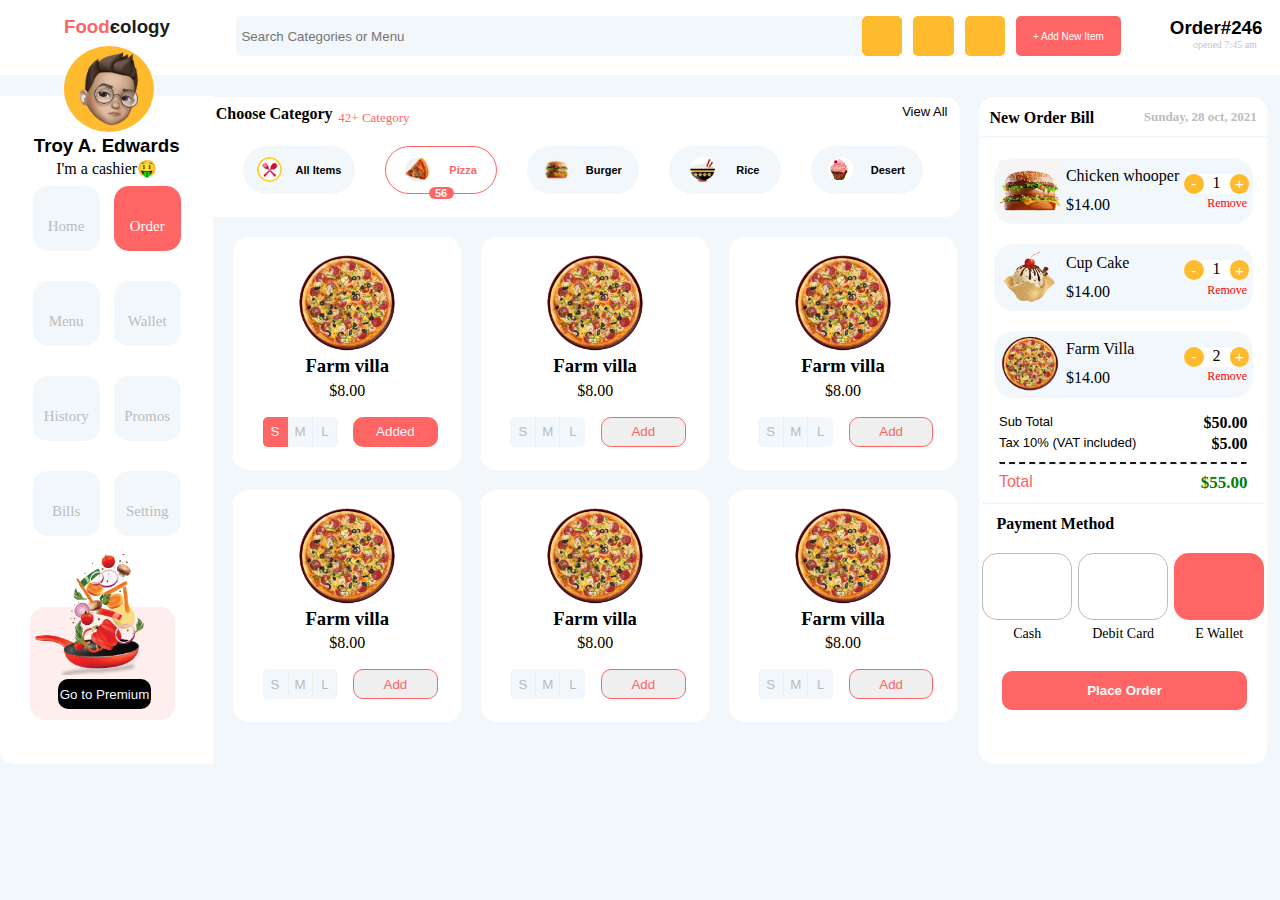
==== commit 831d7f1d: "Modified Responsiveness" ====
--- a/Grid Project.html
+++ b/Grid Project.html
@@ -18,7 +18,7 @@
 
             <div class="wrap">
                 <h3 class="name">
-                    <span style="color: rgba(255,101,101,255);">Food</span><span style="color:rgba(28,28,28,255) ;">∈ology</span></h3>
+                    <span style="color: rgba(255,101,101,255);">Food</span><span style="color:rgba(28,28,28,255) ;">єology</span></h3>
                 <div class="search">
 
                     <input type="text" class="searchTerm" placeholder="Search Categories or Menu">
@@ -112,118 +112,113 @@
         <!-------------------------------------------------------Center-------------------------------------------------------------------------->
         <div class="center">
             <div class="column">
-                <div class="cards">
-
-                    <div class="card-align">
-                        <img class="full-width-img" src="pizza2.png">
-                        <h3 class="pizza-name">Farm villa</h3>
-                        <p class="pizza-price">$8.00</p>
-
-                        <div class="sizes">
-                            <div class="pizzasizes">
-                                <button class="pizza-dsizes">S</button>
-                                <button class="pizza-msizes">M</button>
-                                <button class="pizza-lsizes">L</button>
-                            </div>
-                            <button class="addedbtn">Added</button>
-                        </div>
-                    </div>
-                </div>
-            </div>
-            <div class="column">
-                <div class="cards">
-
-                    <div class="card-align">
-                        <img class="full-width-img" src="pizza2.png">
-                        <h3 class="pizza-name">Farm villa</h3>
-                        <p class="pizza-price">$8.00</p>
-
-                        <div class="sizes">
-                            <div class="pizzasizes">
-                                <button class="pizza-sizes">S</button>
-                                <button class="pizza-msizes">M</button>
-                                <button class="pizza-lsizes">L</button>
-                            </div>
-                            <button class="addbtn">Add</button>
-                        </div>
-                    </div>
-                </div>
-            </div>
-            <div class="column">
-                <div class="cards">
-
-                    <div class="card-align">
-                        <img class="full-width-img" src="pizza2.png">
-                        <h3 class="pizza-name">Farm villa</h3>
-                        <p class="pizza-price">$8.00</p>
-
-                        <div class="sizes">
-                            <div class="pizzasizes">
-                                <button class="pizza-sizes">S</button>
-                                <button class="pizza-msizes">M</button>
-                                <button class="pizza-lsizes">L</button>
-                            </div>
-                            <button class="addbtn">Add</button>
-                        </div>
-                    </div>
-                </div>
-            </div>
-            <div class="column">
-                <div class="cards">
-
-                    <div class="card-align">
-                        <img class="full-width-img" src="pizza2.png">
-                        <h3 class="pizza-name">Farm villa</h3>
-                        <p class="pizza-price">$8.00</p>
-
-                        <div class="sizes">
-                            <div class="pizzasizes">
-                                <button class="pizza-sizes">S</button>
-                                <button class="pizza-msizes">M</button>
-                                <button class="pizza-lsizes">L</button>
-                            </div>
-                            <button class="addbtn">Add</button>
-                        </div>
-                    </div>
-                </div>
-            </div>
-            <div class="column">
-                <div class="cards">
-
-                    <div class="card-align">
-                        <img class="full-width-img" src="pizza2.png">
-                        <h3 class="pizza-name">Farm villa</h3>
-                        <p class="pizza-price">$8.00</p>
-
-                        <div class="sizes">
-                            <div class="pizzasizes">
-                                <button class="pizza-sizes">S</button>
-                                <button class="pizza-msizes">M</button>
-                                <button class="pizza-lsizes">L</button>
-                            </div>
-                            <button class="addbtn">Add</button>
-                        </div>
-                    </div>
-                </div>
-            </div>
-            <div class="column">
-                <div class="cards">
-
-                    <div class="card-align">
-                        <img class="full-width-img" src="pizza2.png">
-                        <h3 class="pizza-name">Farm villa</h3>
-                        <p class="pizza-price">$8.00</p>
-
-                        <div class="sizes">
-                            <div class="pizzasizes">
-                                <button class="pizza-sizes">S</button>
-                                <button class="pizza-msizes">M</button>
-                                <button class="pizza-lsizes">L</button>
-                            </div>
-                            <button class="addbtn">Add</button>
-                        </div>
-                    </div>
-                </div>
+
+
+                <div class="cards">
+                    <img class="full-width-img" src="pizza2.png">
+                    <h3 class="pizza-name">Farm villa</h3>
+                    <p class="pizza-price">$8.00</p>
+
+                    <div class="sizes">
+                        <div class="pizzasizes">
+                            <button class="pizza-dsizes">S</button>
+                            <button class="pizza-msizes">M</button>
+                            <button class="pizza-lsizes">L</button>
+                        </div>
+                        <button class="addedbtn">Added</button>
+                    </div>
+                </div>
+
+            </div>
+            <div class="column">
+                <div class="cards">
+                    <img class="full-width-img" src="pizza2.png">
+                    <h3 class="pizza-name">Farm villa</h3>
+                    <p class="pizza-price">$8.00</p>
+
+                    <div class="sizes">
+                        <div class="pizzasizes">
+                            <button class="pizza-sizes">S</button>
+                            <button class="pizza-msizes">M</button>
+                            <button class="pizza-lsizes">L</button>
+                        </div>
+                        <button class="addbtn">Add</button>
+                    </div>
+                </div>
+
+            </div>
+            <div class="column">
+
+                <div class="cards">
+                    <img class="full-width-img" src="pizza2.png">
+                    <h3 class="pizza-name">Farm villa</h3>
+                    <p class="pizza-price">$8.00</p>
+
+                    <div class="sizes">
+                        <div class="pizzasizes">
+                            <button class="pizza-sizes">S</button>
+                            <button class="pizza-msizes">M</button>
+                            <button class="pizza-lsizes">L</button>
+                        </div>
+                        <button class="addbtn">Add</button>
+                    </div>
+                </div>
+
+            </div>
+            <div class="column">
+
+                <div class="cards">
+                    <img class="full-width-img" src="pizza2.png">
+                    <h3 class="pizza-name">Farm villa</h3>
+                    <p class="pizza-price">$8.00</p>
+
+                    <div class="sizes">
+                        <div class="pizzasizes">
+                            <button class="pizza-sizes">S</button>
+                            <button class="pizza-msizes">M</button>
+                            <button class="pizza-lsizes">L</button>
+                        </div>
+                        <button class="addbtn">Add</button>
+                    </div>
+                </div>
+
+            </div>
+            <div class="column">
+
+
+                <div class="cards">
+                    <img class="full-width-img" src="pizza2.png">
+                    <h3 class="pizza-name">Farm villa</h3>
+                    <p class="pizza-price">$8.00</p>
+
+                    <div class="sizes">
+                        <div class="pizzasizes">
+                            <button class="pizza-sizes">S</button>
+                            <button class="pizza-msizes">M</button>
+                            <button class="pizza-lsizes">L</button>
+                        </div>
+                        <button class="addbtn">Add</button>
+                    </div>
+                </div>
+
+            </div>
+            <div class="column">
+
+                <div class="cards">
+                    <img class="full-width-img" src="pizza2.png">
+                    <h3 class="pizza-name">Farm villa</h3>
+                    <p class="pizza-price">$8.00</p>
+
+                    <div class="sizes">
+                        <div class="pizzasizes">
+                            <button class="pizza-sizes">S</button>
+                            <button class="pizza-msizes">M</button>
+                            <button class="pizza-lsizes">L</button>
+                        </div>
+                        <button class="addbtn">Add</button>
+                    </div>
+                </div>
+
             </div>
         </div>
         <!--------------------------------------Center-END-------------------------------------------------------------------------------------->
--- a/grid-design.css
+++ b/grid-design.css
@@ -155,7 +155,7 @@
                     background-image: url(profile.jpg);
                     background-repeat: no-repeat;
                     position: absolute;
-                    top: 7%;
+                    top: 46px;
                     left: 5%;
                 }
                 
@@ -364,14 +364,11 @@
                 }
                 
                 .cards {
+                    display: flex;
+                    padding: 8px;
+                    flex-direction: column;
                     background-color: rgba(255, 255, 255, 255);
                     border-radius: 15px;
-                }
-                
-                .card-align {
-                    display: flex;
-                    padding: 8px;
-                    flex-direction: column;
                 }
                 
                 .full-width-img {
@@ -736,7 +733,7 @@
                     .img-circle-div {
                         width: 65px;
                         height: 65px;
-                        top: 8%;
+                        top: 46px;
                         left: 4%;
                     }
                     .menu {
@@ -931,7 +928,7 @@
                     .img-circle-div {
                         width: 70px;
                         height: 65px;
-                        top: 7%;
+                        top: 46px;
                         left: 4%;
                     }
                     .smalltxt {
@@ -1010,7 +1007,7 @@
                     .img-circle-div {
                         width: 66px;
                         height: 66px;
-                        top: 8%;
+                        top: 46px;
                         left: 7%;
                     }
                     .cashiername {
